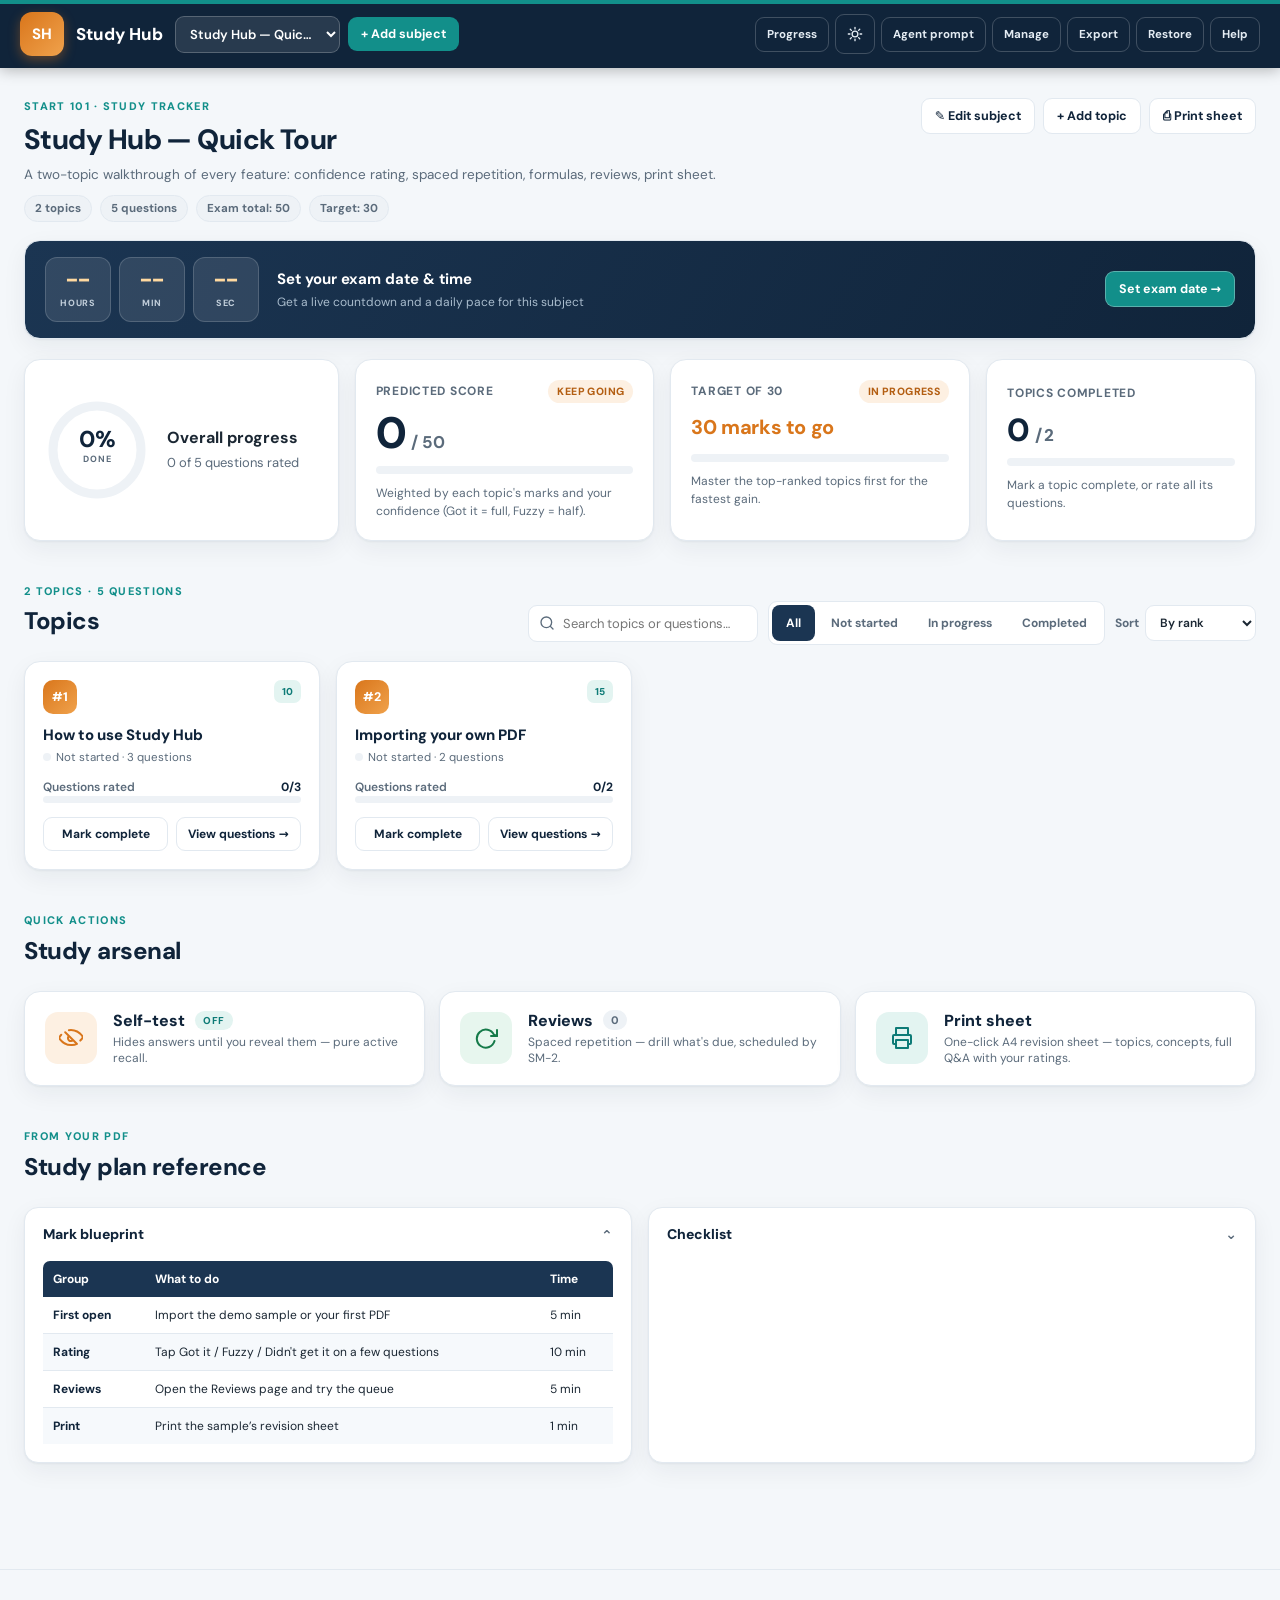
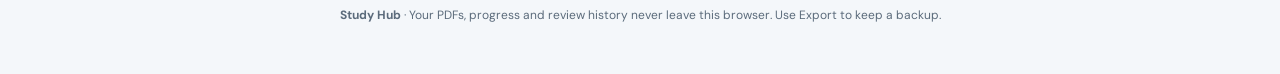
==== index.html @ 873e8f2e "Initial release Offline study tracker: PDF import, progress and score predictor, confidence weightin" ====
<!DOCTYPE html>
<html lang="en" data-theme="light">
<head>
  <meta charset="UTF-8" />
  <meta name="viewport" content="width=device-width, initial-scale=1.0" />
  <meta name="theme-color" content="#10243a" />
  <meta name="description" content="Upload a study PDF from any AI agent and track topics, questions and your predicted score. All data stays in your browser." />
  <link rel="icon" type="image/svg+xml" href="data:image/svg+xml,%3Csvg xmlns='http://www.w3.org/2000/svg' viewBox='0 0 64 64'%3E%3Crect width='64' height='64' rx='14' fill='%2310243a'/%3E%3Ctext x='32' y='42' font-family='Arial Black,Arial' font-size='26' font-weight='800' fill='%23f0a24c' text-anchor='middle'%3ESH%3C/text%3E%3C/svg%3E" />
  <title>Study Hub — Progress &amp; Score Tracker</title>
  <link rel="stylesheet" href="fonts.css" />
  <link rel="stylesheet" href="styles.css" />
</head>
<body>
  <a class="skip-link" href="#main">Skip to content</a>

  <header class="topbar">
    <nav class="topbar-inner" aria-label="Study Hub navigation">
      <div class="brand">
        <div class="brand-mark" aria-hidden="true">SH</div>
        <div class="brand-text">
          <h1>Study Hub</h1>
          <p>Upload a study PDF · track progress · predict your score</p>
        </div>
      </div>

      <div class="subject-switch" id="subjectSwitch" role="group" aria-label="Active subject">
        <label for="subjectSelect">Subject</label>
        <select id="subjectSelect" aria-label="Active subject"></select>
        <button class="btn btn-teal" id="addSubjectBtn" type="button">+ Add subject</button>
      </div>

      <div class="topbar-actions">
        <button class="btn btn-ghost" id="progressBtn" type="button" title="Open your score-over-time chart">Progress</button>
        <button class="btn btn-ghost icon-btn-toggle" id="themeBtn" type="button" aria-pressed="false" title="Theme: light — click to change" aria-label="Toggle colour theme">
          <span class="theme-icon" id="themeIcon" aria-hidden="true"></span>
        </button>
        <button class="btn btn-ghost" id="guideBtn" type="button">Agent prompt</button>
        <button class="btn btn-ghost" id="subjectsBtn" type="button">Manage</button>
        <button class="btn btn-ghost" id="exportBtn" type="button">Export</button>
        <button class="btn btn-ghost" id="importBackupBtn" type="button">Restore</button>
        <button class="btn btn-ghost" id="helpBtn" type="button">Help</button>
      </div>
    </nav>
  </header>

  <main id="main" class="container">
    <div id="view"></div>
  </main>

  <footer class="footer">
    <p><strong>Study Hub</strong> · Your PDFs, progress and review history never leave this browser. Use Export to keep a backup.</p>
  </footer>

  <!-- printable revision sheet (populated on demand, only visible in print) -->
  <section class="print-sheet" id="printSheet" aria-hidden="true" aria-label="Printable revision sheet"></section>

  <!-- hidden file inputs, triggered by buttons -->
  <input type="file" id="pdfInput" accept=".pdf,.json,.md,.txt,application/pdf,application/json,text/plain,text/markdown" hidden aria-hidden="true" />
  <input type="file" id="backupInput" accept=".json,application/json" hidden aria-hidden="true" />

  <!-- topic drawer -->
  <div class="drawer-overlay" id="drawerOverlay" hidden aria-hidden="true"></div>
  <aside class="drawer" id="drawer" role="dialog" aria-modal="true" aria-labelledby="drawerTitle" hidden>
    <div class="drawer-head">
      <div class="drawer-head-top">
        <span class="pill pill-teal" id="drawerPart"></span>
        <div class="drawer-head-btns">
          <button class="icon-btn" id="drawerEdit" type="button" title="Edit topic" aria-label="Edit topic">✎</button>
          <button class="icon-btn" id="drawerClose" type="button" aria-label="Close drawer">✕</button>
        </div>
      </div>
      <h2 id="drawerTitle">Topic</h2>
      <div class="drawer-meta" id="drawerMeta"></div>
      <div class="drawer-progress">
        <div class="meter" role="progressbar" aria-label="Topic progress" aria-valuemin="0" aria-valuemax="100" aria-valuenow="0" id="drawerMeterWrap">
          <div class="meter-fill" id="drawerMeter"></div>
        </div>
        <span id="drawerProgressText" class="muted small"></span>
      </div>
      <button class="btn btn-primary btn-block" id="drawerToggle" type="button">Mark topic complete</button>
    </div>
    <div class="drawer-body" id="drawerBody"></div>
  </aside>

  <!-- generic modal -->
  <div class="modal-overlay" id="modalOverlay" hidden aria-hidden="true">
    <div class="modal" id="modal" role="dialog" aria-modal="true" aria-labelledby="modalTitle">
      <button class="icon-btn modal-close" id="modalClose" type="button" aria-label="Close dialog">✕</button>
      <div id="modalContent"></div>
    </div>
  </div>

  <div class="toast" id="toast" role="status" aria-live="polite"></div>

  <script src="prompt.js"></script>
  <script src="sample.js"></script>
  <script src="app.js"></script>
</body>
</html>
---- fonts.css ----
/* Self-hosted fonts (variable, woff2, latin + latin-ext). No network needed. */
@font-face {
  font-family: 'DM Sans';
  font-style: normal;
  font-weight: 100 1000;
  font-display: swap;
  src: url('fonts/dm-sans-latin-ext.woff2') format('woff2');
  unicode-range: U+0100-02BA, U+02BD-02C5, U+02C7-02CC, U+02CE-02D7, U+02DD-02FF, U+0304, U+0308, U+0329, U+1D00-1DBF, U+1E00-1E9F, U+1EF2-1EFF, U+2020, U+20A0-20AB, U+20AD-20C4, U+2113, U+2C60-2C7F, U+A720-A7FF;
}
@font-face {
  font-family: 'DM Sans';
  font-style: normal;
  font-weight: 100 1000;
  font-display: swap;
  src: url('fonts/dm-sans-latin.woff2') format('woff2');
  unicode-range: U+0000-00FF, U+0131, U+0152-0153, U+02BB-02BC, U+02C6, U+02DA, U+02DC, U+0304, U+0308, U+0329, U+2000-206F, U+20AC, U+2122, U+2191, U+2193, U+2212, U+2215, U+FEFF, U+FFFD;
}
@font-face {
  font-family: 'JetBrains Mono';
  font-style: normal;
  font-weight: 100 800;
  font-display: swap;
  src: url('fonts/jetbrains-mono-latin-ext.woff2') format('woff2');
  unicode-range: U+0100-02BA, U+02BD-02C5, U+02C7-02CC, U+02CE-02D7, U+02DD-02FF, U+0304, U+0308, U+0329, U+1D00-1DBF, U+1E00-1E9F, U+1EF2-1EFF, U+2020, U+20A0-20AB, U+20AD-20C4, U+2113, U+2C60-2C7F, U+A720-A7FF;
}
@font-face {
  font-family: 'JetBrains Mono';
  font-style: normal;
  font-weight: 100 800;
  font-display: swap;
  src: url('fonts/jetbrains-mono-latin.woff2') format('woff2');
  unicode-range: U+0000-00FF, U+0131, U+0152-0153, U+02BB-02BC, U+02C6, U+02DA, U+02DC, U+0304, U+0308, U+0329, U+2000-206F, U+20AC, U+2122, U+2191, U+2193, U+2212, U+2215, U+FEFF, U+FFFD;
}
---- styles.css ----
/* ============================================================
   Study Hub — styles (light + dark)
   ============================================================ */
:root {
  --navy: #10243a;
  --navy-2: #1b3552;
  --teal: #128f8a;
  --teal-soft: #e3f4f1;
  --teal-strong: #0e7b77;
  --orange: #d9761b;
  --orange-soft: #fdf0e2;
  --ink: #1b2733;
  --heading: #10243a;
  --muted: #5b6b7b;
  --line: #e2e9f0;
  --bg: #f4f7fa;
  --surface: #ffffff;
  --surface-2: #f6f9fc;
  --surface-3: #eef2f6;
  --card: #ffffff;
  --green: #1f9d63;
  --green-soft: #e7f6ee;
  --green-strong: #157a49;
  --red: #c0392b;
  --red-soft: #fdecea;
  --amber: #b35e12;
  --amber-soft: #fdf0e2;
  --shadow: 0 1px 2px rgba(16,36,58,.05), 0 8px 24px rgba(16,36,58,.06);
  --shadow-lg: -12px 0 40px rgba(16,36,58,.18);
  --radius: 16px;
}

html[data-theme="dark"] {
  --navy: #0b1521;
  --navy-2: #1a2739;
  --teal: #34c6ba;
  --teal-soft: #123a37;
  --teal-strong: #4ad7cd;
  --orange: #f0a24c;
  --orange-soft: #2e2011;
  --ink: #e6edf3;
  --heading: #e6edf3;
  --muted: #93a5b6;
  --line: #2a3542;
  --bg: #0f141b;
  --surface: #171f2a;
  --surface-2: #1d2733;
  --surface-3: #232f3d;
  --card: #171f2a;
  --green: #3ecf8e;
  --green-soft: #10281f;
  --green-strong: #5ce0a6;
  --red: #ff7a6b;
  --red-soft: #2e1512;
  --amber: #f0b46a;
  --amber-soft: #2e2213;
  --shadow: 0 1px 2px rgba(0,0,0,.35), 0 10px 30px rgba(0,0,0,.35);
  --shadow-lg: -12px 0 40px rgba(0,0,0,.55);
}

html[data-theme="amoled"] {
  --navy: #000000;
  --navy-2: #0a0a0a;
  --teal: #2ce0cd;
  --teal-soft: #0c2421;
  --teal-strong: #5ceadf;
  --orange: #ffb454;
  --orange-soft: #241503;
  --ink: #ececec;
  --heading: #ffffff;
  --muted: #8c8c8c;
  --line: #242424;
  --bg: #000000;
  --surface: #0e0e0e;
  --surface-2: #131313;
  --surface-3: #1b1b1b;
  --card: #0e0e0e;
  --green: #39e58c;
  --green-soft: #061c10;
  --green-strong: #6bffab;
  --red: #ff6b5e;
  --red-soft: #260b08;
  --amber: #f5c07f;
  --amber-soft: #241703;
  --shadow: 0 1px 2px rgba(0,0,0,.8), 0 8px 24px rgba(0,0,0,.6);
  --shadow-lg: -12px 0 40px rgba(0,0,0,.8);
}

* { box-sizing: border-box; }
html { scroll-behavior: smooth; }
body {
  margin: 0; font-family: 'DM Sans', system-ui, -apple-system, 'Segoe UI', sans-serif;
  color: var(--ink); background: var(--bg); line-height: 1.5; -webkit-font-smoothing: antialiased;
}
button, input, select, textarea { font-family: inherit; color: inherit; }
button { cursor: pointer; }
img, svg { max-width: 100%; display: block; }

/* skip-to-content link — visible only when focused */
.skip-link { position: absolute; left: -9999px; top: 10px; z-index: 1000; background: var(--teal); color: #fff; padding: 12px 18px; border-radius: 10px; font-weight: 800; font-size: 13px; text-decoration: none; }
.skip-link:focus-visible { left: 12px; outline: 3px solid var(--teal-strong); }

/* inline form error */
.form-error { display: none; margin: 10px 0 0; padding: 10px 12px; border-radius: 10px; background: var(--red-soft); border: 1px solid var(--red); color: var(--red); font-size: 13px; font-weight: 700; line-height: 1.4; }
.form-error.is-show { display: block; }

/* hidden must win over display rules */
.drawer[hidden], .drawer-overlay[hidden], .modal-overlay[hidden], .empty-state[hidden], .toast[hidden] { display: none !important; }

/* ---------- top bar ---------- */
.topbar { position: sticky; top: 0; z-index: 50; background: var(--navy); color: #fff; box-shadow: 0 2px 14px rgba(0,0,0,.28); }
.topbar::before { content:''; position:absolute; top:0; left:0; right:0; height:4px; background: var(--teal); }
.topbar-inner { max-width: 1280px; margin: 0 auto; padding: 12px 20px; display: flex; align-items: center; gap: 12px; flex-wrap: wrap; }
.brand { display: flex; align-items: center; gap: 12px; flex: 0 0 auto; }
.brand-mark {
  width: 44px; height: 44px; border-radius: 12px; display: grid; place-items: center;
  font-weight: 800; font-size: 15px; letter-spacing: .5px; color: #fff;
  background: linear-gradient(135deg, var(--orange), #f0a24c); box-shadow: 0 4px 12px rgba(217,118,27,.4);
}
.brand-text h1 { margin: 0; font-size: 17px; line-height: 1.2; font-weight: 800; color: #ffffff; }
.brand-text p { margin: 2px 0 0; font-size: 11.5px; color: #a9bccd; white-space: nowrap; }
@media (max-width: 1450px) { .brand-text p { display: none; } }
.subject-switch { display: flex; align-items: center; gap: 8px; min-width: 0; flex: 0 1 auto; }
.subject-switch label { display: none; }
.subject-switch select {
  max-width: 165px; min-width: 0; padding: 8px 10px; border-radius: 9px; border: 1px solid rgba(255,255,255,.22);
  background: rgba(255,255,255,.1); color: #ffffff; font-size: 13px; font-weight: 600; outline: none;
  text-overflow: ellipsis; white-space: nowrap; overflow: hidden;
}
.subject-switch select option { color: var(--ink); background: var(--surface); }
.subject-switch .btn { font-size: 12.5px; padding: 8px 12px; white-space: nowrap; }
.topbar-actions { display: flex; gap: 6px; flex-wrap: wrap; align-items: center; margin-left: auto; flex: 0 0 auto; }
.topbar-actions .btn-ghost { font-size: 11.5px; padding: 9px 11px; }
.icon-btn-toggle { width: 40px; height: 40px; padding: 0; border-radius: 9px; flex: 0 0 auto; }
.theme-icon { display: grid; place-items: center; }
.theme-icon svg { width: 18px; height: 18px; stroke: currentColor; fill: none; stroke-width: 2; stroke-linecap: round; stroke-linejoin: round; }
.btn {
  border: 1px solid transparent; border-radius: 9px; padding: 9px 13px; font-size: 12.5px; font-weight: 700;
  background: transparent; color: inherit; transition: .18s ease;
  display: inline-flex; align-items: center; justify-content: center; gap: 6px; white-space: nowrap;
}
.btn-ghost { border-color: rgba(255,255,255,.2); color: #e4ecf3; }
.btn-ghost:hover { background: rgba(255,255,255,.12); }
.btn-ghost.is-on { background: var(--teal); border-color: var(--teal); color: #0b1521; }
.btn-teal { background: var(--teal); color: #fff; }
.btn-teal:hover { background: var(--teal-strong); }
.btn-primary { background: var(--teal); color: #fff; }
.btn-primary:hover { background: var(--teal-strong); }
.btn-outline { border: 1px solid var(--line); background: var(--surface); color: var(--heading); }
.btn-outline:hover { border-color: var(--teal); color: var(--teal-strong); }
.btn-done { background: var(--green-soft); color: var(--green-strong); border-color: #a8dcc4; }
.btn-done:hover { background: #d8f0e2; }
.btn-soft { background: var(--teal-soft); color: var(--teal-strong); }
.btn-soft:hover { background: #ceebe6; }
.btn-danger { background: var(--red-soft); color: var(--red); border-color: #f3c8c3; }
.btn-danger:hover { background: #f9d9d5; }
.btn-block { width: 100%; padding: 12px; font-size: 14px; }
.btn-sm { padding: 9px 13px; font-size: 12px; }

/* ---------- layout ---------- */
.container { max-width: 1280px; margin: 0 auto; padding: 30px 24px 64px; }
section { margin-bottom: 42px; }
.eyebrow { text-transform: uppercase; letter-spacing: .12em; font-size: 11px; font-weight: 800; color: var(--teal); margin: 0 0 4px; }
h2 { font-size: 24px; margin: 0 0 6px; font-weight: 800; letter-spacing: -.02em; color: var(--heading); }
h3 { font-weight: 800; }
.muted { color: var(--muted); }
.small { font-size: 12px; }

/* ---------- welcome / empty ---------- */
.welcome { text-align: center; padding: 60px 20px; max-width: 720px; margin: 0 auto; }
.welcome .mark { width: 72px; height: 72px; margin: 0 auto 18px; border-radius: 20px; display: grid; place-items: center; font-size: 26px; font-weight: 800; color: #fff; background: linear-gradient(135deg, var(--navy-2), #2f5d8a); box-shadow: 0 12px 30px rgba(0,0,0,.4); }
.welcome h2 { font-size: 28px; }
.welcome p { color: var(--muted); font-size: 15px; max-width: 560px; margin: 0 auto 22px; }
.welcome-actions { display: flex; gap: 10px; justify-content: center; flex-wrap: wrap; }

/* ---------- subject header ---------- */
.subject-head { display: flex; align-items: flex-start; justify-content: space-between; gap: 16px; flex-wrap: wrap; margin-bottom: 18px; }
.subject-head h2 { font-size: 28px; margin-bottom: 4px; }
.subject-head .sub { color: var(--muted); font-size: 13.5px; }
.subject-head .head-actions { display: flex; gap: 8px; flex-wrap: wrap; }
.chip-row { display: flex; gap: 8px; flex-wrap: wrap; margin-top: 10px; }
.chip { background: var(--surface-3); border: 1px solid var(--line); border-radius: 999px; padding: 4px 10px; font-size: 11.5px; font-weight: 700; color: var(--muted); }
.chip-accent { background: var(--teal-soft); border-color: transparent; color: var(--teal-strong); }

/* ---------- countdown (live) ---------- */
.countdown-strip {
  display: flex; align-items: center; justify-content: space-between; gap: 16px; flex-wrap: wrap;
  background: linear-gradient(120deg, var(--navy-2), var(--navy)); border: 1px solid var(--line);
  border-radius: var(--radius); padding: 16px 20px; color: #fff; margin-bottom: 18px; box-shadow: var(--shadow);
}
.countdown-main { display: flex; align-items: center; gap: 18px; min-width: 0; }
.cd-boxes { display: flex; gap: 8px; flex: 0 0 auto; }
.cd-box { min-width: 66px; padding: 10px 10px; text-align: center; border-radius: 12px; background: rgba(255,255,255,.1); border: 1px solid rgba(255,255,255,.16); }
.cd-box strong { display: block; font-family: 'JetBrains Mono', ui-monospace, Consolas, monospace; font-variant-numeric: tabular-nums; font-size: 24px; line-height: 1; font-weight: 700; color: #ffd9a0; }
.cd-box span { display: block; margin-top: 5px; font-size: 9px; text-transform: uppercase; letter-spacing: .07em; color: #c0cdd9; font-weight: 800; }
.countdown-text strong { display: block; font-size: 15px; }
.countdown-text span { display: block; font-size: 12px; color: #a9bccd; margin-top: 2px; }
.countdown-strip.danger .cd-box strong { color: #ff8f7d; }
.countdown-strip .btn { border-color: rgba(255,255,255,.3); color: #fff; }
.countdown-strip .btn:hover { background: rgba(255,255,255,.14); }

/* ---------- quick actions ---------- */
.actions-section { margin-bottom: 42px; }
.action-grid { display: grid; grid-template-columns: repeat(3, 1fr); gap: 14px; margin-top: 6px; }
.action-card {
  display: flex; align-items: center; gap: 16px; text-align: left;
  background: var(--card); border: 1px solid var(--line); border-radius: var(--radius);
  padding: 18px 20px; box-shadow: var(--shadow); color: var(--ink);
  transition: transform .18s ease, border-color .18s ease, box-shadow .18s ease;
}
.action-card:hover { border-color: var(--teal); transform: translateY(-2px); box-shadow: 0 12px 30px rgba(0,0,0,.18); }
.action-card:active { transform: translateY(0); }
.action-card:focus-visible { outline: 3px solid var(--teal); outline-offset: 2px; }
.a-icon { flex: 0 0 auto; width: 52px; height: 52px; border-radius: 13px; display: grid; place-items: center; background: var(--teal-soft); color: var(--teal-strong); }
.action-card[data-accent="orange"] .a-icon { background: var(--amber-soft); color: var(--orange); }
.action-card[data-accent="green"] .a-icon { background: var(--green-soft); color: var(--green-strong); }
.a-icon svg { width: 24px; height: 24px; stroke: currentColor; fill: none; stroke-width: 2; stroke-linecap: round; stroke-linejoin: round; }
.a-body { min-width: 0; }
.a-title { display: flex; align-items: center; gap: 10px; font-size: 16px; font-weight: 800; color: var(--heading); }
.a-sub { display: block; font-size: 12px; color: var(--muted); margin-top: 3px; line-height: 1.4; }
.action-card.is-on { border-color: var(--teal); background: var(--teal-soft); }
.action-card.is-on .a-title { color: var(--teal-strong); }
.badge-mini { min-width: 24px; height: 20px; padding: 0 8px; border-radius: 999px; background: var(--orange); color: #241304; font-size: 11px; font-weight: 800; display: inline-grid; place-items: center; line-height: 1; }
.badge-mini.is-zero { background: var(--surface-3); color: var(--muted); }
.on-chip { font-size: 10px; font-weight: 800; letter-spacing: .06em; text-transform: uppercase; padding: 3px 8px; border-radius: 999px; background: var(--teal-soft); color: var(--teal-strong); }

/* ---------- polish ---------- */
::selection { background: rgba(18,143,138,.28); }
:focus-visible { outline: 3px solid var(--teal); outline-offset: 2px; border-radius: 4px; }
@media (prefers-reduced-motion: reduce) {
  html { scroll-behavior: auto; }
  .drawer { animation: none; }
  .meter-fill, .ring-wrap svg circle { transition: none; }
}
@media (max-width: 1080px) { .dash-grid { grid-template-columns: 1fr 1fr; } .action-grid { grid-template-columns: repeat(3, 1fr); } }
@media (max-width: 820px) {
  .action-grid { grid-template-columns: 1fr; }
  .cd-boxes { width: 100%; }
  .cd-box { flex: 1; }
  .countdown-main { flex-direction: column; align-items: flex-start; gap: 12px; }
}


/* ---------- dashboard ---------- */
.dash-grid { display: grid; grid-template-columns: 1.05fr 1fr 1fr .9fr; gap: 16px; margin-top: 20px; }
.card { background: var(--card); border: 1px solid var(--line); border-radius: var(--radius); padding: 20px; box-shadow: var(--shadow); }
.card-label { font-size: 12px; font-weight: 700; color: var(--muted); text-transform: uppercase; letter-spacing: .06em; }
.ring-card { display: flex; align-items: center; gap: 18px; flex-wrap: wrap; }
.ring-wrap { flex: 0 0 auto; width: 104px; height: 104px; }
.ring-label strong { display: block; font-size: 16px; }
.ring-label span { display: block; margin-top: 3px; font-size: 13px; }
.score-top { display: flex; align-items: center; justify-content: space-between; gap: 8px; }
.pill { display: inline-block; font-size: 10.5px; font-weight: 800; letter-spacing: .04em; text-transform: uppercase; padding: 4px 9px; border-radius: 999px; background: var(--surface-3); color: var(--muted); white-space: nowrap; }
.pill-teal { background: var(--teal-soft); color: var(--teal-strong); }
.pill-green { background: var(--green-soft); color: var(--green-strong); }
.pill-orange { background: var(--amber-soft); color: var(--amber); }
.pill-red { background: var(--red-soft); color: var(--red); }
.score-main { margin: 8px 0 10px; display: flex; align-items: baseline; gap: 6px; }
.score-num { font-size: 44px; font-weight: 800; line-height: 1; letter-spacing: -.04em; color: var(--heading); }
.score-den { font-size: 17px; font-weight: 700; color: var(--muted); }
.meter { height: 8px; border-radius: 99px; background: var(--surface-3); overflow: hidden; }
.meter-fill { height: 100%; width: 0; border-radius: 99px; transition: width .6s cubic-bezier(.2,.8,.2,1); }
.meter-score { background: linear-gradient(90deg, var(--teal), #2bb9a8); }
.meter-goal { background: linear-gradient(90deg, var(--orange), #f0a24c); }
.meter-topics { background: linear-gradient(90deg, var(--navy-2), #3a6a9c); }
.card .muted.small { margin: 10px 0 0; }
.goal-big { font-size: 20px; font-weight: 800; margin: 9px 0 12px; letter-spacing: -.02em; color: var(--orange); }
.stat-num { font-size: 32px; font-weight: 800; margin: 10px 0 12px; letter-spacing: -.03em; line-height: 1; color: var(--heading); }
.stat-num span { font-size: 17px; color: var(--muted); }

/* ---------- controls ---------- */
.section-head { display: flex; align-items: flex-end; justify-content: space-between; gap: 16px; flex-wrap: wrap; margin-bottom: 16px; }
.controls { display: flex; align-items: center; gap: 10px; flex-wrap: wrap; }
.search-wrap { position: relative; }
.search-wrap svg { position: absolute; left: 11px; top: 50%; transform: translateY(-50%); width: 16px; height: 16px; fill: none; stroke: var(--muted); stroke-width: 2; stroke-linecap: round; }
.search-wrap input { width: 230px; padding: 9px 12px 9px 34px; border: 1px solid var(--line); border-radius: 9px; background: var(--surface); font-size: 13px; outline: none; color: var(--ink); }
.search-wrap input:focus { border-color: var(--teal); box-shadow: 0 0 0 3px rgba(18,143,138,.12); }
.filter-tabs { display: flex; background: var(--surface); border: 1px solid var(--line); border-radius: 9px; padding: 3px; gap: 2px; }
.tab { border: 0; background: transparent; padding: 10px 14px; border-radius: 8px; font-size: 12px; font-weight: 700; color: var(--muted); min-height: 36px; }
.tab:hover { background: var(--bg); }
.tab.active { background: var(--navy-2); color: #fff; }
.sort-wrap { font-size: 12px; font-weight: 700; color: var(--muted); display: flex; align-items: center; gap: 6px; }
.sort-wrap select { padding: 8px 10px; border: 1px solid var(--line); border-radius: 9px; background: var(--surface); font-size: 12px; font-weight: 600; color: var(--ink); outline: none; }

/* ---------- topic cards ---------- */
.topic-grid { display: grid; grid-template-columns: repeat(auto-fill, minmax(min(280px, 100%), 1fr)); gap: 16px; }
.topic-card { background: var(--card); border: 1px solid var(--line); border-radius: var(--radius); padding: 18px; box-shadow: var(--shadow); position: relative; display: flex; flex-direction: column; gap: 12px; transition: transform .18s ease, box-shadow .18s ease, border-color .18s ease; cursor: pointer; }
.topic-card:hover { transform: translateY(-3px); box-shadow: 0 12px 30px rgba(0,0,0,.18); border-color: var(--teal); }
.topic-card.is-done { border-color: #a8dcc4; background: var(--surface, linear-gradient(180deg, #fbfffc, transparent)); }
.topic-card-top { display: flex; align-items: flex-start; justify-content: space-between; gap: 10px; }
.rank-badge { min-width: 34px; height: 34px; padding: 0 6px; border-radius: 10px; display: grid; place-items: center; font-weight: 800; font-size: 12.5px; background: var(--navy-2); color: #fff; }
.rank-badge.top { background: linear-gradient(135deg, var(--orange), #f0a24c); }
.topic-card h3 { margin: 0; font-size: 15px; font-weight: 800; line-height: 1.3; color: var(--heading); }
.topic-sub { font-size: 11.5px; color: var(--muted); margin-top: 3px; }
.marks-badge { background: var(--teal-soft); color: var(--teal-strong); font-size: 10px; font-weight: 800; padding: 4px 8px; border-radius: 7px; white-space: nowrap; }
.marks-group { display: flex; flex-direction: column; align-items: flex-end; gap: 6px; }
.every-badge {
  display: inline-flex; align-items: center; gap: 4px;
  background: var(--orange); color: #1b1004;
  font-size: 9.5px; font-weight: 800; letter-spacing: .07em; text-transform: uppercase;
  padding: 3px 8px; border-radius: 999px; white-space: nowrap;
  box-shadow: 0 2px 8px rgba(217,118,27,.4);
}
.every-badge svg { width: 10px; height: 10px; fill: #1b1004; }
.pill-every { background: var(--amber-soft); color: var(--amber); border-color: var(--amber); }
.topic-progress-row { display: flex; align-items: center; justify-content: space-between; font-size: 12px; font-weight: 600; color: var(--muted); }
.topic-progress-row strong { color: var(--heading); }
.topic-card .meter { height: 7px; }
.topic-card-actions { display: flex; gap: 8px; margin-top: 2px; }
.topic-card-actions .btn { flex: 1; font-size: 12px; padding: 8px; }
.status-dot { width: 8px; height: 8px; border-radius: 50%; display: inline-block; margin-right: 5px; background: var(--surface-3); }
.status-dot.progress { background: var(--orange); }
.status-dot.done { background: var(--green); }
.empty-state { text-align: center; padding: 54px 20px; }
.empty-icon { width: 48px; height: 48px; margin: 0 auto 12px; display: grid; place-items: center; border-radius: 50%; background: var(--teal-soft); color: var(--teal); font-size: 22px; font-weight: 800; }
.empty-state h3 { margin: 0 0 4px; }

/* ---------- plan panels ---------- */
.plan-grid { display: grid; grid-template-columns: 1fr 1fr; gap: 16px; }
.panel { background: var(--card); border: 1px solid var(--line); border-radius: 14px; box-shadow: var(--shadow); overflow: hidden; }
.panel summary { padding: 16px 18px; font-weight: 800; font-size: 14px; display: flex; justify-content: space-between; align-items: center; cursor: pointer; list-style: none; user-select: none; color: var(--heading); }
.panel summary::-webkit-details-marker { display: none; }
.panel summary:hover { background: var(--surface-2); }
.chev { color: var(--muted); transition: transform .2s; }
.panel[open] .chev { transform: rotate(180deg); }
.panel-body { padding: 0 18px 18px; }
.table-wrap { overflow-x: auto; }
table.plan-table { width: 100%; border-collapse: collapse; font-size: 12px; }
.plan-table th { text-align: left; background: var(--navy-2); color: #fff; padding: 9px 10px; font-weight: 700; white-space: nowrap; }
.plan-table th:first-child { border-radius: 7px 0 0 0; }
.plan-table th:last-child { border-radius: 0 7px 0 0; }
.plan-table td { padding: 9px 10px; border-bottom: 1px solid var(--line); vertical-align: top; }
.plan-table tr:last-child td { border-bottom: 0; }
.plan-table tr:nth-child(even) td { background: var(--surface-2); }
.plan-table td:first-child { font-weight: 700; color: var(--heading); white-space: nowrap; }
.checklist { margin: 0; padding: 0; list-style: none; display: grid; gap: 10px; }
.checklist li { position: relative; padding-left: 28px; font-size: 13px; color: var(--ink); }
.checklist li::before { content: '✓'; position: absolute; left: 0; top: 0; width: 19px; height: 19px; border-radius: 50%; background: var(--teal-soft); color: var(--teal-strong); display: grid; place-items: center; font-size: 11px; font-weight: 800; }

/* ---------- drawer ---------- */
.drawer-overlay { position: fixed; inset: 0; background: rgba(9,18,27,.55); z-index: 90; backdrop-filter: blur(2px); }
.drawer { position: fixed; top: 0; right: 0; bottom: 0; width: min(700px, 100%); background: var(--bg); z-index: 100; box-shadow: var(--shadow-lg); display: flex; flex-direction: column; animation: slideIn .28s cubic-bezier(.2,.8,.2,1); }
@keyframes slideIn { from { transform: translateX(100%); } to { transform: translateX(0); } }
.drawer-head { background: var(--navy); color: #fff; padding: 20px 24px 22px; flex: 0 0 auto; }
.drawer-head-top { display: flex; justify-content: space-between; align-items: center; gap: 8px; }
.drawer-head-btns { display: flex; gap: 6px; }
.drawer-head h2 { color: #fff; font-size: 22px; margin: 12px 0 6px; }
.icon-btn { width: 38px; height: 38px; border-radius: 9px; border: 1px solid rgba(255,255,255,.2); background: rgba(255,255,255,.08); color: #fff; font-size: 15px; display: grid; place-items: center; }
.icon-btn:hover { background: rgba(255,255,255,.2); }
.drawer-meta { display: flex; flex-wrap: wrap; gap: 8px; font-size: 12px; color: #c6d9ea; }
.drawer-meta span { background: rgba(255,255,255,.1); padding: 4px 9px; border-radius: 7px; }
.drawer-progress { margin: 16px 0 14px; }
.drawer-progress .meter { background: rgba(255,255,255,.16); }
.drawer-progress .muted { color: #a9c1d8; font-size: 11px; display: block; margin-top: 6px; }
.drawer-body { overflow-y: auto; padding: 22px 24px 60px; }
.drawer-section { margin-bottom: 26px; }
.drawer-section > h3 { font-size: 13px; text-transform: uppercase; letter-spacing: .08em; color: var(--teal-strong); margin: 0 0 12px; }
.concept-list { list-style: none; padding: 0; margin: 0; display: grid; gap: 9px; }
.concept-list li { position: relative; padding: 12px 14px 12px 38px; background: var(--surface); border: 1px solid var(--line); border-radius: 11px; font-size: 13.5px; color: var(--ink); }
.concept-list li::before { content: '★'; position: absolute; left: 12px; top: 11px; color: var(--orange); font-size: 13px; }

.formula-head { display: flex; align-items: center; justify-content: space-between; gap: 10px; margin-bottom: 12px; }
.formula-head h3 { margin: 0; }
.formula-actions { display: flex; gap: 6px; }
.formula-list { display: grid; gap: 8px; }
.formula-item { display: flex; align-items: center; gap: 14px; width: 100%; padding: 10px 14px; background: var(--surface-2); border: 1px solid var(--line); border-radius: 12px; cursor: pointer; text-align: left; transition: all .18s; }
.formula-item:hover { border-color: var(--teal); transform: translateY(-1px); }
.formula-item:focus-visible { outline: 3px solid var(--teal); outline-offset: 2px; }
.formula-veil { flex: 0 0 auto; font-size: 10px; font-weight: 800; text-transform: uppercase; letter-spacing: .05em; color: var(--amber); transition: .2s; }
.formula-math { flex: 1; min-width: 0; overflow-x: auto; font-size: 13px; color: var(--ink); transition: filter .2s, opacity .2s; }
.formula-item.formula-hidden .formula-math { opacity: 0; filter: blur(8px); }
.formula-item.formula-hidden .formula-veil { color: var(--orange); }
.katex { font-size: 1.02em; }

/* ---------- progress page ---------- */
.progress-grid { display: grid; grid-template-columns: 1fr 300px; gap: 16px; }
@media (max-width: 1080px) { .progress-grid { grid-template-columns: 1fr; } }
.progress-hero { display: flex; flex-direction: column; gap: 14px; }
.progress-big { display: flex; align-items: baseline; gap: 8px; }
.score-chart { width: 100%; height: auto; display: block; border-radius: 12px; background: var(--surface-2); border: 1px solid var(--line); padding: 4px; }
.chart-foot { margin: 0; }
.chart-empty { display: flex; flex-direction: column; align-items: center; justify-content: center; min-height: 180px; border: 1px dashed var(--line); border-radius: 12px; gap: 8px; text-align: center; padding: 24px; }
.chart-empty strong { color: var(--heading); font-size: 16px; }
.chart-empty span { color: var(--muted); font-size: 13px; max-width: 420px; }
.progress-rail { display: grid; gap: 14px; align-content: start; }
.progress-rail .stat-card { display: flex; flex-direction: column; gap: 6px; justify-content: center; }

.q-item { background: var(--surface); border: 1px solid var(--line); border-radius: 12px; margin-bottom: 10px; overflow: hidden; transition: border-color .2s; }
.q-item.conf-know { border-left: 4px solid var(--green); }
.q-item.conf-fuzzy { border-left: 4px solid var(--orange); }
.q-item.conf-dontknow { border-left: 4px solid var(--red); }
.q-head { display: flex; align-items: flex-start; gap: 10px; padding: 14px; cursor: pointer; }
.q-check { width: 26px; height: 26px; flex: 0 0 auto; border: 2px solid var(--line); border-radius: 7px; display: grid; place-items: center; font-size: 14px; color: var(--surface); margin-top: 1px; transition: .15s; min-height: 26px; }
.q-item.conf-know .q-check { background: var(--green); border-color: var(--green); }
.q-item.conf-fuzzy .q-check { background: var(--orange); border-color: var(--orange); }
.q-item.conf-dontknow .q-check { background: var(--red); border-color: var(--red); }
.q-qtext { flex: 1; font-size: 13.5px; font-weight: 600; line-height: 1.45; color: var(--ink); }
.q-item.conf-know .q-qtext { color: var(--muted); }
.q-body { display: none; padding: 0 14px 16px 46px; }
.q-item.open .q-body { display: block; }
.q-toggle-hint { color: var(--muted); font-size: 11px; margin-top: 5px; font-weight: 500; }
.q-head-right { display: flex; flex-direction: column; align-items: flex-end; gap: 6px; }
.q-edit-btn { border: 1px solid var(--line); background: var(--surface-2); color: var(--muted); border-radius: 9px; font-size: 12px; font-weight: 700; padding: 7px 10px; min-height: 34px; }
.q-edit-btn:hover { color: var(--teal); border-color: var(--teal); }
.pill-mini { font-size: 10px; font-weight: 800; padding: 3px 8px; border-radius: 999px; background: var(--surface-3); color: var(--muted); white-space: nowrap; }
.q-item.conf-know .pill-mini { background: var(--green-soft); color: var(--green-strong); }
.q-item.conf-fuzzy .pill-mini { background: var(--amber-soft); color: var(--amber); }
.q-item.conf-dontknow .pill-mini { background: var(--red-soft); color: var(--red); }
.due-chip { font-size: 10px; font-weight: 800; padding: 2px 7px; border-radius: 6px; background: var(--amber-soft); color: var(--amber); white-space: nowrap; }

/* rate buttons (confidence) */
.rate-row { display: flex; gap: 8px; flex-wrap: wrap; margin: 10px 0 2px; }
.rate-btn { border: 1px solid var(--line); background: var(--surface-2); color: var(--muted); border-radius: 999px; padding: 8px 14px; font-size: 11.5px; font-weight: 700; transition: .15s; min-height: 34px; }
.rate-btn:hover { border-color: var(--teal); color: var(--teal-strong); }
.rate-btn.is-know.active { background: var(--green-soft); border-color: var(--green); color: var(--green-strong); }
.rate-btn.is-fuzzy.active { background: var(--amber-soft); border-color: var(--amber); color: var(--amber); }
.rate-btn.is-dontknow.active { background: var(--red-soft); border-color: var(--red); color: var(--red); }

/* rendered content blocks */
.blk-p { font-size: 13.5px; margin: 0 0 10px; color: var(--ink); }
.blk-b { position: relative; padding-left: 18px; font-size: 13.5px; margin: 0 0 8px; color: var(--ink); }
.blk-b::before { content: '•'; position: absolute; left: 4px; color: var(--teal); font-weight: 800; }
.blk-h { font-size: 12.5px; font-weight: 800; color: var(--heading); text-transform: uppercase; letter-spacing: .04em; margin: 16px 0 8px; padding-bottom: 5px; border-bottom: 1px solid var(--line); }
.blk-code { font-family: 'JetBrains Mono', ui-monospace, Consolas, monospace; font-size: 12px; line-height: 1.6; white-space: pre; overflow-x: auto; background: #0f1e2e; color: #d7e6f2; padding: 14px; border-radius: 10px; margin: 8px 0 12px; border-left: 3px solid var(--teal); }
.steps { margin: 6px 0 12px; padding-left: 22px; }
.steps li { font-size: 13.5px; margin-bottom: 6px; color: var(--ink); }
.bulk-row { display: flex; gap: 8px; margin-bottom: 14px; flex-wrap: wrap; }
.bulk-row .btn { flex: 1; font-size: 12px; padding: 8px; }

/* self-test mode */
.self-test-banner { background: var(--orange-soft); color: var(--amber); border: 1px solid rgba(217,118,27,.35); border-radius: 12px; padding: 10px 14px; font-size: 12.5px; margin-bottom: 14px; display: flex; align-items: center; gap: 10px; font-weight: 600; }
.self-test-banner strong { white-space: nowrap; }
.self-test-banner button { margin-left: auto; font-size: 11.5px; padding: 5px 10px; border-radius: 8px; border: 1px solid rgba(0,0,0,.12); background: var(--surface); }
html[data-theme="dark"] .self-test-banner button { background: rgba(255,255,255,.08); color: var(--ink); border-color: var(--line); }

/* review queue modal */
.review-list { display: grid; gap: 10px; max-height: 420px; overflow-y: auto; margin: 12px 0 4px; }
.review-item { display: flex; align-items: center; gap: 12px; background: var(--surface-2); border: 1px solid var(--line); border-radius: 12px; padding: 12px 14px; cursor: pointer; text-align: left; transition: .15s; }
.review-item:hover { border-color: var(--teal); transform: translateY(-1px); }
.review-item .ri-main { flex: 1; min-width: 0; }
.review-item .ri-topic { font-size: 11px; font-weight: 800; text-transform: uppercase; letter-spacing: .06em; color: var(--teal-strong); }
.review-item .ri-q { font-size: 13px; font-weight: 600; margin-top: 2px; color: var(--ink); }
.review-item .ri-due { font-size: 10.5px; font-weight: 800; color: var(--muted); white-space: nowrap; }
.review-item .ri-due.due-now { color: var(--red); }
.review-empty { text-align: center; padding: 30px; }

/* ---------- modal ---------- */
.modal-overlay { position: fixed; inset: 0; background: rgba(9,18,27,.6); z-index: 120; display: grid; place-items: center; padding: 20px; backdrop-filter: blur(2px); }
.modal { position: relative; width: min(560px, 100%); max-height: calc(100vh - 40px); overflow-y: auto; background: var(--surface); border: 1px solid var(--line); border-radius: 18px; padding: 28px; box-shadow: 0 24px 60px rgba(0,0,0,.35); color: var(--ink); }
.modal.wide { width: min(860px, 100%); }
.modal h2 { margin-bottom: 8px; font-size: 22px; color: var(--heading); }
.modal h3 { font-size: 15px; margin: 20px 0 8px; color: var(--heading); }
.modal-close { position: absolute; top: 16px; right: 16px; background: var(--surface-2); color: var(--ink); border-color: var(--line); }
.modal p, .modal li { font-size: 13.5px; }
.modal ul { padding-left: 20px; margin: 8px 0; }
.modal li { margin-bottom: 6px; }
.modal-actions { display: flex; gap: 8px; justify-content: flex-end; flex-wrap: wrap; margin-top: 20px; }
.modal-actions .btn { min-width: 96px; }

/* forms */
.form-grid { display: grid; grid-template-columns: 1fr 1fr; gap: 12px; }
.form-grid .full { grid-column: 1 / -1; }
.field { display: flex; flex-direction: column; gap: 5px; }
.field label { font-size: 12px; font-weight: 700; color: var(--muted); }
.field input, .field select, .field textarea {
  width: 100%; padding: 9px 11px; border: 1px solid var(--line); border-radius: 9px;
  font-size: 13px; background: var(--surface-2); color: var(--ink); outline: none;
}
.field textarea { resize: vertical; min-height: 74px; line-height: 1.5; }
.field input:focus, .field textarea:focus, .field select:focus { border-color: var(--teal); box-shadow: 0 0 0 3px rgba(18,143,138,.12); }
.field .hint { font-size: 11px; color: var(--muted); }

/* ---------- import wizard ---------- */
.wizard-steps { display: flex; gap: 8px; margin: 14px 0 18px; flex-wrap: wrap; }
.wstep { display: flex; align-items: center; gap: 7px; font-size: 11.5px; font-weight: 700; color: var(--muted); }
.wstep i { width: 20px; height: 20px; border-radius: 50%; display: grid; place-items: center; font-style: normal; font-size: 11px; background: var(--surface-3); color: var(--muted); }
.wstep.active { color: var(--teal-strong); }
.wstep.active i { background: var(--teal); color: #fff; }
.wstep.done i { background: var(--green-soft); color: var(--green-strong); }
.prompt-box { background: #0f1e2e; color: #d7e6f2; border-radius: 12px; padding: 14px; font-family: 'JetBrains Mono', monospace; font-size: 11.5px; line-height: 1.55; white-space: pre-wrap; max-height: 320px; overflow: auto; border-left: 3px solid var(--teal); }
.attach-list { margin: 10px 0 0; padding-left: 20px; }
.attach-list li { font-size: 12.5px; color: var(--ink); margin-bottom: 4px; }
.copy-row { display: flex; gap: 8px; margin-top: 10px; flex-wrap: wrap; }
.dropzone { border: 2px dashed var(--line); border-radius: 14px; padding: 30px 16px; text-align: center; background: var(--surface-2); transition: .15s; cursor: pointer; }
.dropzone:hover, .dropzone.drag { border-color: var(--teal); background: var(--teal-soft); }
.dropzone .dz-icon { font-size: 30px; }
.dropzone strong { display: block; margin: 6px 0 2px; font-size: 14px; color: var(--heading); }
.dropzone span { font-size: 12px; color: var(--muted); }
.file-info { display: flex; align-items: center; gap: 10px; background: var(--teal-soft); border: 1px solid var(--line); border-radius: 10px; padding: 10px 12px; margin-top: 10px; font-size: 12.5px; color: var(--ink); }
.banner { border-radius: 10px; padding: 11px 13px; font-size: 12.5px; margin: 10px 0; }
.banner-info { background: var(--surface-2); border: 1px solid var(--line); color: var(--ink); }
.banner-warn { background: var(--amber-soft); border: 1px solid var(--amber); color: var(--amber); }
.banner-ok { background: var(--green-soft); border: 1px solid var(--green); color: var(--green-strong); }
.banner-error { background: var(--red-soft); border: 1px solid var(--red); color: var(--red); }
.preview-stat { display: flex; gap: 10px; flex-wrap: wrap; margin: 12px 0; }
.preview-stat div { background: var(--surface-2); border: 1px solid var(--line); border-radius: 10px; padding: 10px 14px; min-width: 90px; }
.preview-stat b { display: block; font-size: 20px; color: var(--heading); }
.preview-stat span { font-size: 11px; color: var(--muted); text-transform: uppercase; letter-spacing: .05em; font-weight: 700; }

/* subject manager */
.subject-list { display: grid; gap: 10px; margin-top: 12px; }
.subject-item { display: flex; align-items: center; gap: 12px; border: 1px solid var(--line); border-radius: 12px; padding: 12px 14px; background: var(--surface-2); }
.subject-item.active { border-color: var(--teal); background: linear-gradient(180deg, var(--teal-soft), transparent); }
.subject-item .si-main { flex: 1; min-width: 0; }
.subject-item .si-main strong { display: block; font-size: 14px; color: var(--heading); }
.subject-item .si-main span { font-size: 11.5px; color: var(--muted); }
.subject-item .si-actions { display: flex; gap: 6px; }

/* toast */
.toast { position: fixed; bottom: 24px; left: 50%; transform: translate(-50%, 20px); background: var(--navy); color: #fff; padding: 11px 18px; border-radius: 10px; font-size: 13px; font-weight: 600; box-shadow: 0 10px 30px rgba(0,0,0,.3); opacity: 0; pointer-events: none; transition: .25s ease; z-index: 200; max-width: 90vw; }
.toast.show { opacity: 1; transform: translate(-50%, 0); }

.footer { text-align: center; padding: 24px 20px 38px; color: var(--muted); font-size: 12px; border-top: 1px solid var(--line); }

/* ---------- print (revision sheet) ---------- */
.print-sheet { display: none; }
.print-formulas { margin: 4px 0 10px; }
.print-formula { background: #f7f7f7; border: 1px solid #e0e0e0; border-left: 3px solid #128f8a; border-radius: 6px; padding: 6px 10px; margin: 4px 0; font-size: 12px; break-inside: avoid; }
.print-formula .katex { font-size: 1.05em; }

@media print {
  @page { size: A4; margin: 16mm 14mm; }
  html, body { background: #ffffff !important; color: #111 !important; }
  body > *:not(.print-sheet) { display: none !important; }
  .print-sheet { display: block !important; }
  .print-sheet h1 { font-size: 22px; margin: 0 0 4px; }
  .print-sheet .print-sub { color: #555; font-size: 12px; margin-bottom: 18px; }
  .print-topic { break-inside: avoid; margin-bottom: 16px; }
  .print-topic h2 { font-size: 16px; margin: 18px 0 8px; border-bottom: 2px solid #128f8a; padding-bottom: 6px; }
  .print-q { break-inside: avoid; border: 1px solid #ddd; border-left: 4px solid #128f8a; border-radius: 8px; padding: 10px 12px; margin: 8px 0; }
  .print-q .pq-meta { color: #555; font-size: 11px; font-weight: 700; text-transform: uppercase; }
  .print-q .pq-q { font-weight: 700; margin: 4px 0 8px; }
  .print-q .blk-code { background: #f5f5f5 !important; color: #111 !important; border: 1px solid #ddd; }
  .print-q .blk-h { color: #111; }
  .print-foot { margin-top: 20px; font-size: 10px; color: #777; border-top: 1px solid #ddd; padding-top: 8px; }
}

/* ---------- responsive ---------- */
@media (max-width: 1080px) { .dash-grid { grid-template-columns: 1fr 1fr; } }
@media (max-width: 820px) {
  .topbar-inner { padding: 12px 16px; }
  .subject-switch { order: 3; width: 100%; margin-left: 0; }
  .topbar-actions { order: 2; margin-left: auto; }
  .subject-switch select { flex: 1; max-width: none; }
}
@media (max-width: 700px) {
  .container { padding: 22px 16px 48px; }
  .brand-text p { display: none; }
  .btn-ghost { padding: 8px 10px; font-size: 11px; }
  .dash-grid { grid-template-columns: 1fr; }
  .plan-grid { grid-template-columns: 1fr; }
  .form-grid { grid-template-columns: 1fr; }
  .controls { width: 100%; }
  .search-wrap, .search-wrap input { width: 100%; }
  .drawer-head, .drawer-body { padding-left: 18px; padding-right: 18px; }
  .q-body { padding-left: 14px; }
  .subject-head h2 { font-size: 22px; }
}
@media (max-width: 460px) {
  .topbar-actions .btn-ghost:not(#helpBtn):not(#themeBtn) { display: none; }
  .filter-tabs { width: 100%; overflow-x: auto; }
}
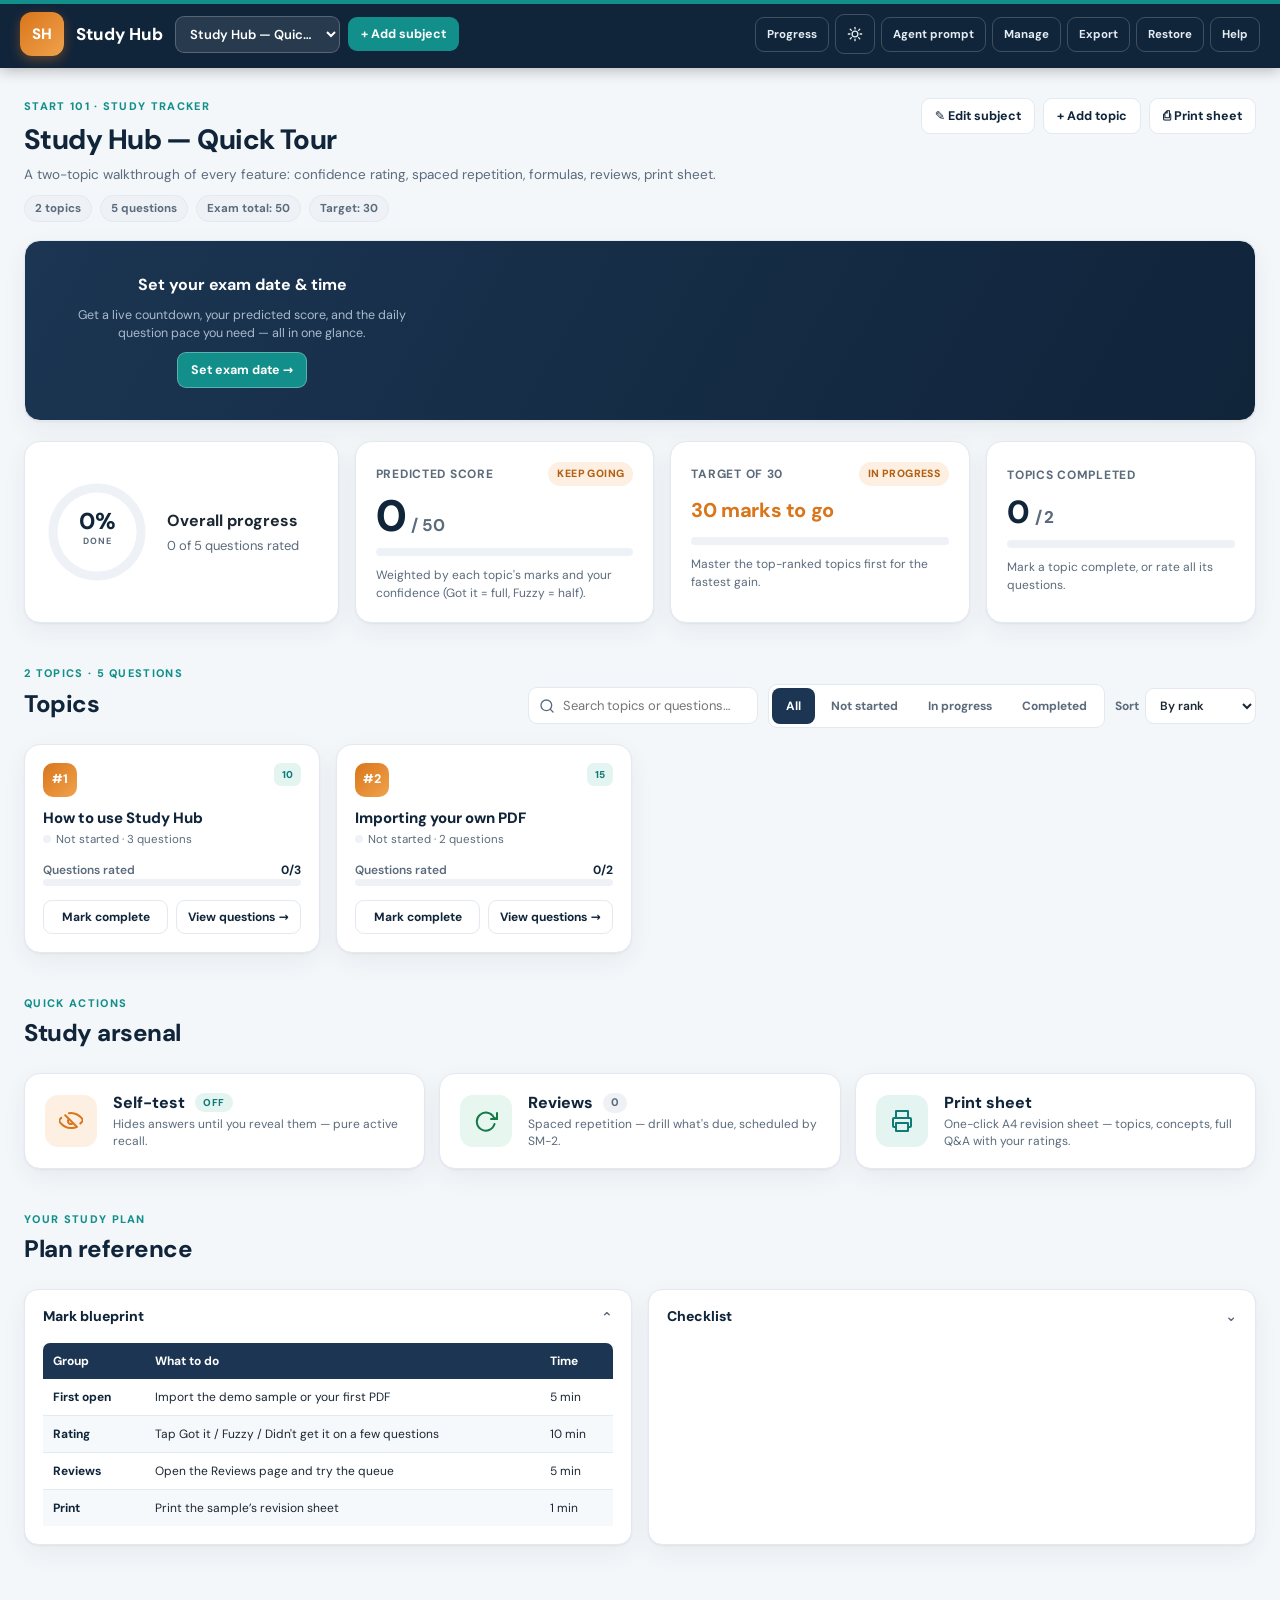
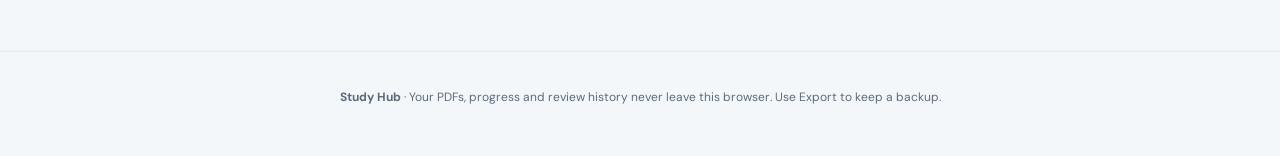
==== commit ec1a2783: "PWA: installable offline app (manifest + precaching service worker + install chip) - manifest.webman" ====
--- a/index.html
+++ b/index.html
@@ -5,6 +5,8 @@
   <meta name="viewport" content="width=device-width, initial-scale=1.0" />
   <meta name="theme-color" content="#10243a" />
   <meta name="description" content="Upload a study PDF from any AI agent and track topics, questions and your predicted score. All data stays in your browser." />
+  <link rel="manifest" href="manifest.webmanifest" />
+  <link rel="apple-touch-icon" href="icons/apple-touch-icon.png" />
   <link rel="icon" type="image/svg+xml" href="data:image/svg+xml,%3Csvg xmlns='http://www.w3.org/2000/svg' viewBox='0 0 64 64'%3E%3Crect width='64' height='64' rx='14' fill='%2310243a'/%3E%3Ctext x='32' y='42' font-family='Arial Black,Arial' font-size='26' font-weight='800' fill='%23f0a24c' text-anchor='middle'%3ESH%3C/text%3E%3C/svg%3E" />
   <title>Study Hub — Progress &amp; Score Tracker</title>
   <link rel="stylesheet" href="fonts.css" />
@@ -95,5 +97,59 @@
   <script src="prompt.js"></script>
   <script src="sample.js"></script>
   <script src="app.js"></script>
+  <script>
+    (function () {
+      if (!('serviceWorker' in navigator)) return;
+      navigator.serviceWorker.register('./sw.js', { scope: './' }).catch(() => {});
+
+      var installPrompt = null;
+      var dismissed = false;
+      try { dismissed = !!localStorage.getItem('study-hub-install-dismissed'); } catch (e) {}
+
+      function ensureChip() {
+        if (dismissed || !installPrompt) return;
+        if (document.getElementById('installChip')) return;
+        var chip = document.createElement('div');
+        chip.id = 'installChip';
+        chip.className = 'install-chip';
+        chip.setAttribute('role', 'region');
+        chip.setAttribute('aria-label', 'Install Study Hub');
+        chip.innerHTML = '<span class="install-label">⚡ Install app</span><button type="button" id="installAccept">Install</button><button type="button" class="install-dismiss" id="installDismiss" aria-label="Dismiss">✕</button>';
+        document.body.appendChild(chip);
+        document.getElementById('installAccept').addEventListener('click', async function () {
+          if (!installPrompt) return;
+          installPrompt.prompt();
+          try {
+            var outcome = await installPrompt.userChoice;
+            if (outcome && outcome.outcome) {
+              chip.remove();
+              installPrompt = null;
+            }
+          } catch (e) {}
+        });
+        document.getElementById('installDismiss').addEventListener('click', function () {
+          try { localStorage.setItem('study-hub-install-dismissed', '1'); } catch (e) {}
+          chip.remove();
+        });
+      }
+
+      window.addEventListener('beforeinstallprompt', function (e) {
+        e.preventDefault();
+        installPrompt = e;
+        if (document.readyState === 'complete' || document.readyState === 'interactive') {
+          ensureChip();
+        } else {
+          window.addEventListener('load', ensureChip, { once: true });
+        }
+      });
+
+      // Hide chip when app is successfully installed
+      window.addEventListener('appinstalled', function () {
+        var chip = document.getElementById('installChip');
+        if (chip) chip.remove();
+        installPrompt = null;
+      });
+    })();
+  </script>
 </body>
 </html>
--- a/styles.css
+++ b/styles.css
@@ -68,13 +68,13 @@
   --orange-soft: #241503;
   --ink: #ececec;
   --heading: #ffffff;
-  --muted: #8c8c8c;
-  --line: #242424;
+  --muted: #8a8a92;
+  --line: #1f1f23;
   --bg: #000000;
-  --surface: #0e0e0e;
-  --surface-2: #131313;
-  --surface-3: #1b1b1b;
-  --card: #0e0e0e;
+  --surface: #0d0d0d;
+  --surface-2: #131316;
+  --surface-3: #1a1a1f;
+  --card: #0d0d0d;
   --green: #39e58c;
   --green-soft: #061c10;
   --green-strong: #6bffab;
@@ -82,8 +82,8 @@
   --red-soft: #260b08;
   --amber: #f5c07f;
   --amber-soft: #241703;
-  --shadow: 0 1px 2px rgba(0,0,0,.8), 0 8px 24px rgba(0,0,0,.6);
-  --shadow-lg: -12px 0 40px rgba(0,0,0,.8);
+  --shadow: 0 0 0 1px rgba(31,31,35,.9), 0 1px 2px rgba(0,0,0,.8);
+  --shadow-lg: 0 0 0 1px rgba(31,31,35,.9);
 }
 
 * { box-sizing: border-box; }
@@ -182,22 +182,40 @@
 .chip { background: var(--surface-3); border: 1px solid var(--line); border-radius: 999px; padding: 4px 10px; font-size: 11.5px; font-weight: 700; color: var(--muted); }
 .chip-accent { background: var(--teal-soft); border-color: transparent; color: var(--teal-strong); }
 
-/* ---------- countdown (live) ---------- */
-.countdown-strip {
-  display: flex; align-items: center; justify-content: space-between; gap: 16px; flex-wrap: wrap;
-  background: linear-gradient(120deg, var(--navy-2), var(--navy)); border: 1px solid var(--line);
-  border-radius: var(--radius); padding: 16px 20px; color: #fff; margin-bottom: 18px; box-shadow: var(--shadow);
-}
-.countdown-main { display: flex; align-items: center; gap: 18px; min-width: 0; }
-.cd-boxes { display: flex; gap: 8px; flex: 0 0 auto; }
-.cd-box { min-width: 66px; padding: 10px 10px; text-align: center; border-radius: 12px; background: rgba(255,255,255,.1); border: 1px solid rgba(255,255,255,.16); }
-.cd-box strong { display: block; font-family: 'JetBrains Mono', ui-monospace, Consolas, monospace; font-variant-numeric: tabular-nums; font-size: 24px; line-height: 1; font-weight: 700; color: #ffd9a0; }
-.cd-box span { display: block; margin-top: 5px; font-size: 9px; text-transform: uppercase; letter-spacing: .07em; color: #c0cdd9; font-weight: 800; }
-.countdown-text strong { display: block; font-size: 15px; }
-.countdown-text span { display: block; font-size: 12px; color: #a9bccd; margin-top: 2px; }
-.countdown-strip.danger .cd-box strong { color: #ff8f7d; }
-.countdown-strip .btn { border-color: rgba(255,255,255,.3); color: #fff; }
-.countdown-strip .btn:hover { background: rgba(255,255,255,.14); }
+/* ---------- summary strip (exam countdown · predicted score · daily pace) ---------- */
+.summary-strip {
+  display: grid; grid-template-columns: 1.15fr 1.15fr 1.15fr; align-items: stretch;
+  background: linear-gradient(120deg, var(--navy-2), var(--navy));
+  border: 1px solid var(--line);
+  border-radius: var(--radius); padding: 14px 18px; color: #fff;
+  margin-bottom: 18px; box-shadow: var(--shadow); overflow: hidden;
+}
+.summary-cell { display: flex; flex-direction: column; gap: 8px; min-width: 0; padding: 2px 18px; border-left: 1px solid rgba(255,255,255,.14); }
+.summary-cell:first-child { padding-left: 4px; border-left: 0; }
+.summary-cell:last-child { padding-right: 4px; }
+.summary-label { font-size: 10.5px; font-weight: 800; text-transform: uppercase; letter-spacing: .09em; color: #9fc2d8; }
+.summary-peer { display: flex; align-items: baseline; gap: 8px; line-height: 1; }
+.summary-peer strong { font-family: 'JetBrains Mono', ui-monospace, Consolas, monospace; font-variant-numeric: tabular-nums; font-size: 34px; font-weight: 700; color: #ffd9a0; }
+.summary-peer .summary-den { font-size: 15px; font-weight: 700; color: #a9bccd; }
+.summary-sub { font-size: 11.5px; color: #c0cdd9; line-height: 1.4; }
+.summary-meter { height: 6px; border-radius: 99px; background: rgba(255,255,255,.16); overflow: hidden; margin-top: 2px; }
+.summary-fill { height: 100%; border-radius: 99px; background: linear-gradient(90deg, #2bb9a8, #128f8a); transition: width .5s cubic-bezier(.2,.8,.2,1); }
+.summary-strip.danger .summary-peer strong { color: #ff8f7d; }
+.summary-strip.archived .summary-peer strong { color: #9fc2d8; }
+.summary-strip[role="region"][aria-label] { /* stable for screen readers */ }
+.summary-empty { display: flex; flex-direction: column; align-items: center; gap: 10px; text-align: center; padding: 18px 12px; }
+.summary-empty strong { color: #fff; font-size: 16px; }
+.summary-empty p { margin: 0; font-size: 12.5px; color: #a9bccd; max-width: 380px; }
+.summary-strip .btn { border-color: rgba(255,255,255,.3); color: #fff; }
+.summary-strip .btn:hover { background: rgba(255,255,255,.14); }
+
+/* cd boxes inside summary strip */
+.cd-boxes { display: flex; gap: 6px; flex: 0 0 auto; }
+.cd-box { min-width: 56px; padding: 6px 8px; text-align: center; border-radius: 9px; background: rgba(255,255,255,.09); border: 1px solid rgba(255,255,255,.14); }
+.cd-box strong { display: block; font-family: 'JetBrains Mono', ui-monospace, Consolas, monospace; font-variant-numeric: tabular-nums; font-size: 19px; line-height: 1; font-weight: 700; color: #ffd9a0; }
+.cd-box span { display: block; margin-top: 3px; font-size: 8px; text-transform: uppercase; letter-spacing: .07em; color: #c0cdd9; font-weight: 800; }
+.summary-strip.danger .cd-box strong { color: #ff8f7d; }
+.summary-strip.archived .cd-box strong { color: #9fc2d8; }
 
 /* ---------- quick actions ---------- */
 .actions-section { margin-bottom: 42px; }
@@ -224,20 +242,37 @@
 .badge-mini.is-zero { background: var(--surface-3); color: var(--muted); }
 .on-chip { font-size: 10px; font-weight: 800; letter-spacing: .06em; text-transform: uppercase; padding: 3px 8px; border-radius: 999px; background: var(--teal-soft); color: var(--teal-strong); }
 
+.preflight-strip { display: grid; grid-template-columns: repeat(4, 1fr); gap: 8px; margin: 14px 0 18px; padding: 12px; background: var(--surface-2); border: 1px solid var(--line); border-radius: 12px; }
+.preflight-strip div { min-width: 0; }
+.preflight-strip .ps-label { display: block; font-size: 9px; font-weight: 800; text-transform: uppercase; letter-spacing: .08em; color: var(--muted); margin-bottom: 4px; }
+.preflight-strip div strong { display: block; font-size: 13px; color: var(--heading); line-height: 1.3; word-break: break-word; }
+.mode-hint { margin: 8px 0 0; padding: 10px 12px; background: var(--surface-2); border: 1px solid var(--line); border-radius: 10px; font-size: 12.5px; color: var(--ink); line-height: 1.45; }
+.mode-hint strong { color: var(--teal-strong); }
+.quick-picks { display: flex; gap: 6px; flex-wrap: wrap; margin: 6px 0 12px; }
+.qp-chip { border: 1px solid var(--line); background: var(--surface-3); color: var(--heading); padding: 6px 12px; border-radius: 999px; font-size: 11px; font-weight: 700; letter-spacing: .02em; transition: border-color .2s, background .2s, color .2s; }
+.qp-chip:hover { border-color: var(--teal); background: var(--teal-soft); color: var(--teal-strong); }
+.qp-chip:focus-visible { outline: 3px solid var(--teal); outline-offset: 2px; }
+.skip-preflight { display: block; width: 100%; text-align: center; margin-top: 14px; padding: 12px; border: 0; border-radius: 10px; background: transparent; color: var(--muted); text-decoration: underline; text-underline-offset: 3px; font-size: 12.5px; font-weight: 600; }
+.skip-preflight:hover { color: var(--teal-strong); background: var(--surface-2); text-decoration: none; }
+.skip-preflight:focus-visible { outline: 3px solid var(--teal); outline-offset: 2px; }
+
 /* ---------- polish ---------- */
 ::selection { background: rgba(18,143,138,.28); }
 :focus-visible { outline: 3px solid var(--teal); outline-offset: 2px; border-radius: 4px; }
 @media (prefers-reduced-motion: reduce) {
   html { scroll-behavior: auto; }
   .drawer { animation: none; }
-  .meter-fill, .ring-wrap svg circle { transition: none; }
-}
-@media (max-width: 1080px) { .dash-grid { grid-template-columns: 1fr 1fr; } .action-grid { grid-template-columns: repeat(3, 1fr); } }
-@media (max-width: 820px) {
-  .action-grid { grid-template-columns: 1fr; }
-  .cd-boxes { width: 100%; }
-  .cd-box { flex: 1; }
-  .countdown-main { flex-direction: column; align-items: flex-start; gap: 12px; }
+  .q-body { animation: none !important; }
+  .meter-fill, .ring-wrap svg circle, .summary-fill { transition: none; }
+}
+@media (max-width: 1080px) { .dash-grid { grid-template-columns: 1fr 1fr; } }
+@media (max-width: 820px) { .action-grid { grid-template-columns: 1fr; } }
+@media (max-width: 760px) {
+  .summary-strip { grid-template-columns: 1fr; gap: 12px; padding: 14px 16px; }
+  .summary-cell { padding: 0; border-left: 0; border-top: 1px solid rgba(255,255,255,.14); padding-top: 12px; }
+  .summary-cell:first-child { border-top: 0; padding-top: 0; }
+  .summary-meter { max-width: 360px; }
+  .cd-box { flex: 1; min-width: 0; }
 }
 
 
@@ -366,8 +401,8 @@
 .formula-item { display: flex; align-items: center; gap: 14px; width: 100%; padding: 10px 14px; background: var(--surface-2); border: 1px solid var(--line); border-radius: 12px; cursor: pointer; text-align: left; transition: all .18s; }
 .formula-item:hover { border-color: var(--teal); transform: translateY(-1px); }
 .formula-item:focus-visible { outline: 3px solid var(--teal); outline-offset: 2px; }
-.formula-veil { flex: 0 0 auto; font-size: 10px; font-weight: 800; text-transform: uppercase; letter-spacing: .05em; color: var(--amber); transition: .2s; }
-.formula-math { flex: 1; min-width: 0; overflow-x: auto; font-size: 13px; color: var(--ink); transition: filter .2s, opacity .2s; }
+.formula-veil { flex: 0 0 auto; font-size: 10px; font-weight: 800; text-transform: uppercase; letter-spacing: .05em; color: var(--amber); transition: color .32s, opacity .32s; }
+.formula-math { flex: 1; min-width: 0; overflow-x: auto; font-size: 13px; color: var(--ink); transition: filter .32s ease, opacity .32s ease; }
 .formula-item.formula-hidden .formula-math { opacity: 0; filter: blur(8px); }
 .formula-item.formula-hidden .formula-veil { color: var(--orange); }
 .katex { font-size: 1.02em; }
@@ -397,7 +432,8 @@
 .q-qtext { flex: 1; font-size: 13.5px; font-weight: 600; line-height: 1.45; color: var(--ink); }
 .q-item.conf-know .q-qtext { color: var(--muted); }
 .q-body { display: none; padding: 0 14px 16px 46px; }
-.q-item.open .q-body { display: block; }
+.q-item.open .q-body { display: block; animation: fadeSlideUp .26s ease both; }
+@keyframes fadeSlideUp { from { opacity: 0; transform: translateY(-6px); } to { opacity: 1; transform: none; } }
 .q-toggle-hint { color: var(--muted); font-size: 11px; margin-top: 5px; font-weight: 500; }
 .q-head-right { display: flex; flex-direction: column; align-items: flex-end; gap: 6px; }
 .q-edit-btn { border: 1px solid var(--line); background: var(--surface-2); color: var(--muted); border-radius: 9px; font-size: 12px; font-weight: 700; padding: 7px 10px; min-height: 34px; }
@@ -510,6 +546,14 @@
 .toast { position: fixed; bottom: 24px; left: 50%; transform: translate(-50%, 20px); background: var(--navy); color: #fff; padding: 11px 18px; border-radius: 10px; font-size: 13px; font-weight: 600; box-shadow: 0 10px 30px rgba(0,0,0,.3); opacity: 0; pointer-events: none; transition: .25s ease; z-index: 200; max-width: 90vw; }
 .toast.show { opacity: 1; transform: translate(-50%, 0); }
 
+/* PWA install chip */
+.install-chip { position: fixed; right: 18px; bottom: 18px; z-index: 150; display: flex; align-items: center; gap: 10px; background: var(--navy); color: #fff; padding: 10px 12px 10px 10px; border-radius: 999px; box-shadow: 0 10px 28px rgba(0,0,0,.35); border: 1px solid rgba(255,255,255,.18); font-size: 12px; font-weight: 700; }
+.install-chip span { padding: 0 4px; }
+.install-chip button { border: 0; background: var(--teal); color: #0b1521; font-weight: 800; font-size: 12px; padding: 8px 12px; border-radius: 999px; }
+.install-chip button:hover { background: var(--teal-strong); }
+.install-chip .install-dismiss { background: transparent; color: #a9bccd; border: 0; padding: 4px 8px; font-size: 16px; line-height: 1; }
+.install-chip .install-dismiss:hover { color: #fff; }
+
 .footer { text-align: center; padding: 24px 20px 38px; color: var(--muted); font-size: 12px; border-top: 1px solid var(--line); }
 
 /* ---------- print (revision sheet) ---------- */
@@ -521,18 +565,29 @@
 @media print {
   @page { size: A4; margin: 16mm 14mm; }
   html, body { background: #ffffff !important; color: #111 !important; }
+  html[data-theme], body { background: #ffffff !important; color: #111 !important; }
   body > *:not(.print-sheet) { display: none !important; }
   .print-sheet { display: block !important; }
-  .print-sheet h1 { font-size: 22px; margin: 0 0 4px; }
+  .print-sheet, .print-sheet * { background: transparent !important; color: #111 !important; }
+  .print-sheet h1 { font-size: 22px; margin: 0 0 4px; color: #10243a; }
   .print-sheet .print-sub { color: #555; font-size: 12px; margin-bottom: 18px; }
   .print-topic { break-inside: avoid; margin-bottom: 16px; }
-  .print-topic h2 { font-size: 16px; margin: 18px 0 8px; border-bottom: 2px solid #128f8a; padding-bottom: 6px; }
-  .print-q { break-inside: avoid; border: 1px solid #ddd; border-left: 4px solid #128f8a; border-radius: 8px; padding: 10px 12px; margin: 8px 0; }
+  .print-topic h2 { font-size: 16px; margin: 18px 0 8px; border-bottom: 2px solid #128f8a; padding-bottom: 6px; color: #10243a; }
+  .print-q { break-inside: avoid; border: 1px solid #ddd; border-left: 4px solid #128f8a; border-radius: 8px; padding: 10px 12px; margin: 8px 0; background: #fff !important; }
   .print-q .pq-meta { color: #555; font-size: 11px; font-weight: 700; text-transform: uppercase; }
-  .print-q .pq-q { font-weight: 700; margin: 4px 0 8px; }
+  .print-q .pq-q { font-weight: 700; margin: 4px 0 8px; color: #111 !important; }
   .print-q .blk-code { background: #f5f5f5 !important; color: #111 !important; border: 1px solid #ddd; }
-  .print-q .blk-h { color: #111; }
-  .print-foot { margin-top: 20px; font-size: 10px; color: #777; border-top: 1px solid #ddd; padding-top: 8px; }
+  .print-q .blk-h { color: #111 !important; border-bottom-color: #ddd; }
+  .print-q .blk-p, .print-q .blk-b, .print-q .steps li { color: #111 !important; }
+  .print-foot { margin-top: 20px; font-size: 10px; color: #777 !important; border-top: 1px solid #ddd; padding-top: 8px; }
+  /* unblur everything, regardless of theme */
+  .formula-math, .formula-math *, .katex, .katex * { opacity: 1 !important; filter: none !important; visibility: visible !important; color: #111 !important; background: transparent !important; }
+  .formula-veil { display: none !important; }
+  /* expand collapsed questions so print includes every answer */
+  .q-body { display: block !important; padding-left: 0 !important; }
+  .q-item { border-left-width: 4px !important; border-color: #128f8a !important; background: #fff !important; }
+  .q-check { border-color: #999 !important; }
+  .pill-mini, .pill, .pill-teal, .pill-red, .pill-green, .pill-orange, .due-chip { color: #111 !important; background: transparent !important; border: 1px solid #ccc !important; }
 }
 
 /* ---------- responsive ---------- */
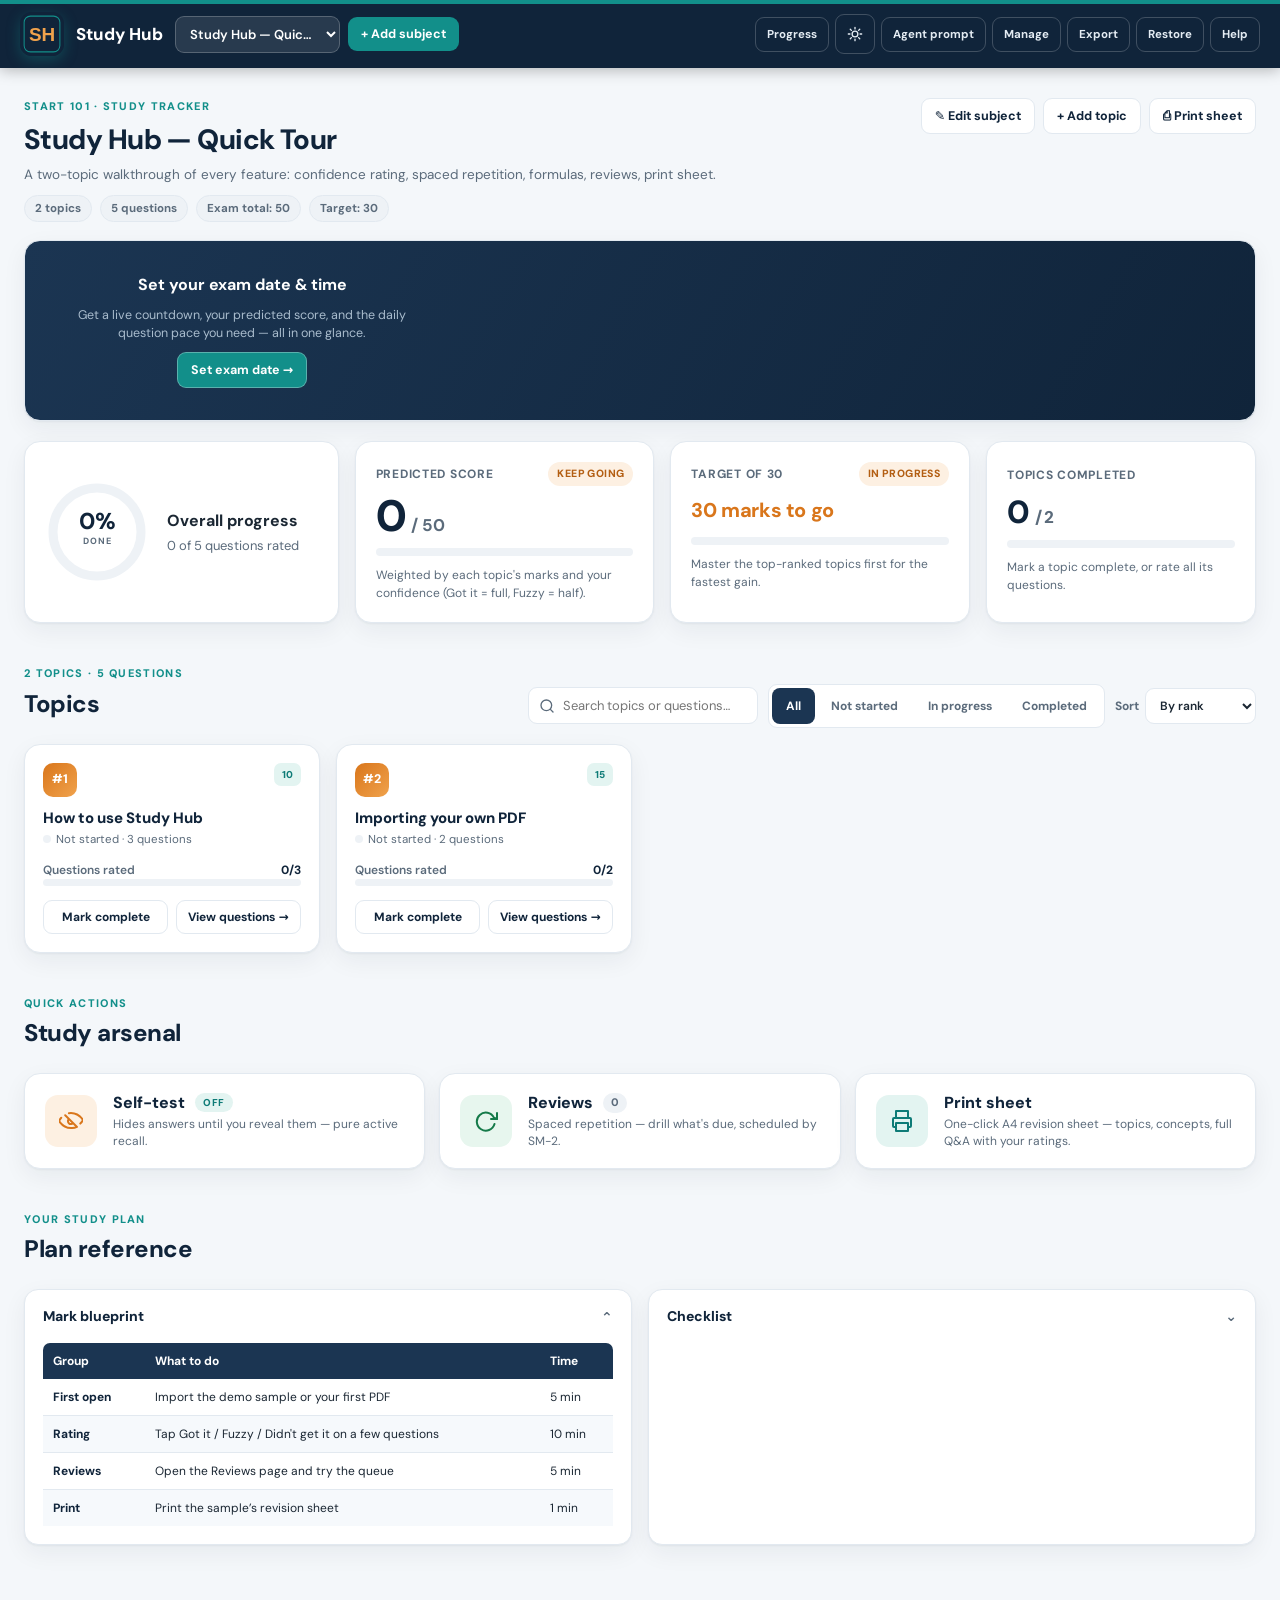
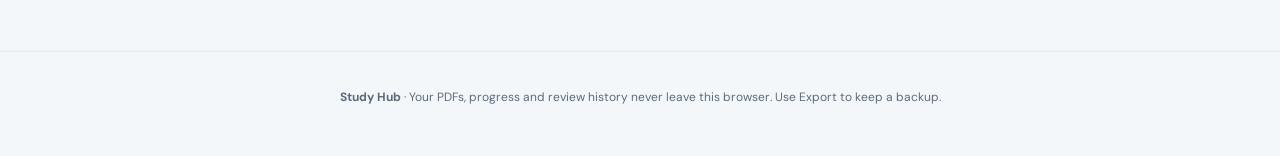
==== commit 0aed7235: "Brand mark: use the PWA icon everywhere - Replace .brand-mark gradient square with icon.svg <img> (n" ====
--- a/index.html
+++ b/index.html
@@ -18,7 +18,7 @@
   <header class="topbar">
     <nav class="topbar-inner" aria-label="Study Hub navigation">
       <div class="brand">
-        <div class="brand-mark" aria-hidden="true">SH</div>
+        <img class="brand-mark" src="icon.svg" alt="Study Hub" width="44" height="44" aria-hidden="true" />
         <div class="brand-text">
           <h1>Study Hub</h1>
           <p>Upload a study PDF · track progress · predict your score</p>
--- a/styles.css
+++ b/styles.css
@@ -113,9 +113,8 @@
 .topbar-inner { max-width: 1280px; margin: 0 auto; padding: 12px 20px; display: flex; align-items: center; gap: 12px; flex-wrap: wrap; }
 .brand { display: flex; align-items: center; gap: 12px; flex: 0 0 auto; }
 .brand-mark {
-  width: 44px; height: 44px; border-radius: 12px; display: grid; place-items: center;
-  font-weight: 800; font-size: 15px; letter-spacing: .5px; color: #fff;
-  background: linear-gradient(135deg, var(--orange), #f0a24c); box-shadow: 0 4px 12px rgba(217,118,27,.4);
+  width: 44px; height: 44px; border-radius: 12px; display: block;
+  box-shadow: 0 4px 14px rgba(18,143,138,.35); object-fit: contain;
 }
 .brand-text h1 { margin: 0; font-size: 17px; line-height: 1.2; font-weight: 800; color: #ffffff; }
 .brand-text p { margin: 2px 0 0; font-size: 11.5px; color: #a9bccd; white-space: nowrap; }
@@ -168,7 +167,7 @@
 
 /* ---------- welcome / empty ---------- */
 .welcome { text-align: center; padding: 60px 20px; max-width: 720px; margin: 0 auto; }
-.welcome .mark { width: 72px; height: 72px; margin: 0 auto 18px; border-radius: 20px; display: grid; place-items: center; font-size: 26px; font-weight: 800; color: #fff; background: linear-gradient(135deg, var(--navy-2), #2f5d8a); box-shadow: 0 12px 30px rgba(0,0,0,.4); }
+.welcome .mark { width: 72px; height: 72px; margin: 0 auto 18px; border-radius: 20px; display: block; box-shadow: 0 12px 30px rgba(18,143,138,.35); }
 .welcome h2 { font-size: 28px; }
 .welcome p { color: var(--muted); font-size: 15px; max-width: 560px; margin: 0 auto 22px; }
 .welcome-actions { display: flex; gap: 10px; justify-content: center; flex-wrap: wrap; }
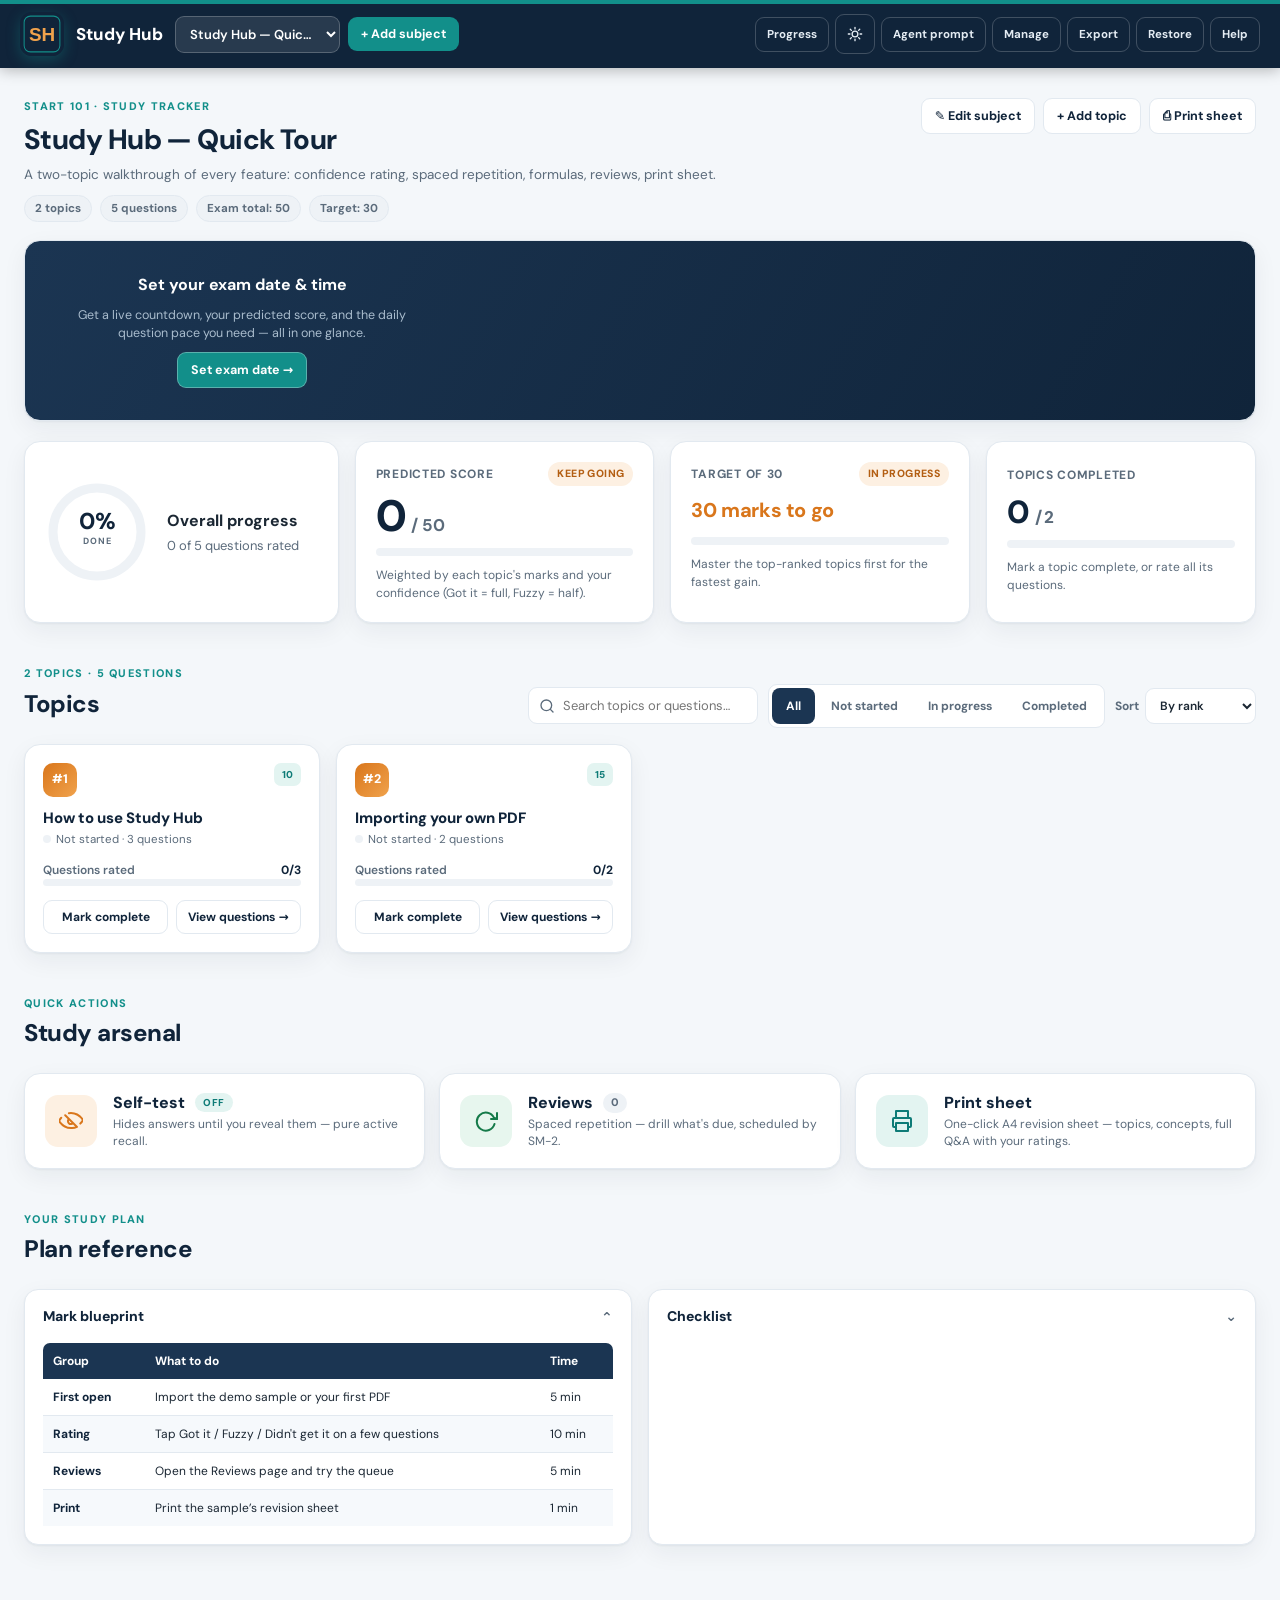
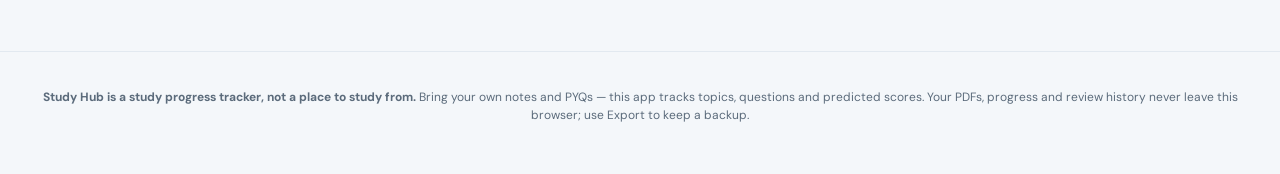
==== commit 976ecd6b: "feat: format plan tables into columns and clarify tracker purpose Split PDF-extracted plan rows into" ====
--- a/index.html
+++ b/index.html
@@ -50,7 +50,7 @@
   </main>
 
   <footer class="footer">
-    <p><strong>Study Hub</strong> · Your PDFs, progress and review history never leave this browser. Use Export to keep a backup.</p>
+    <p><strong>Study Hub is a study progress tracker, not a place to study from.</strong> Bring your own notes and PYQs — this app tracks topics, questions and predicted scores. Your PDFs, progress and review history never leave this browser; use Export to keep a backup.</p>
   </footer>
 
   <!-- printable revision sheet (populated on demand, only visible in print) -->
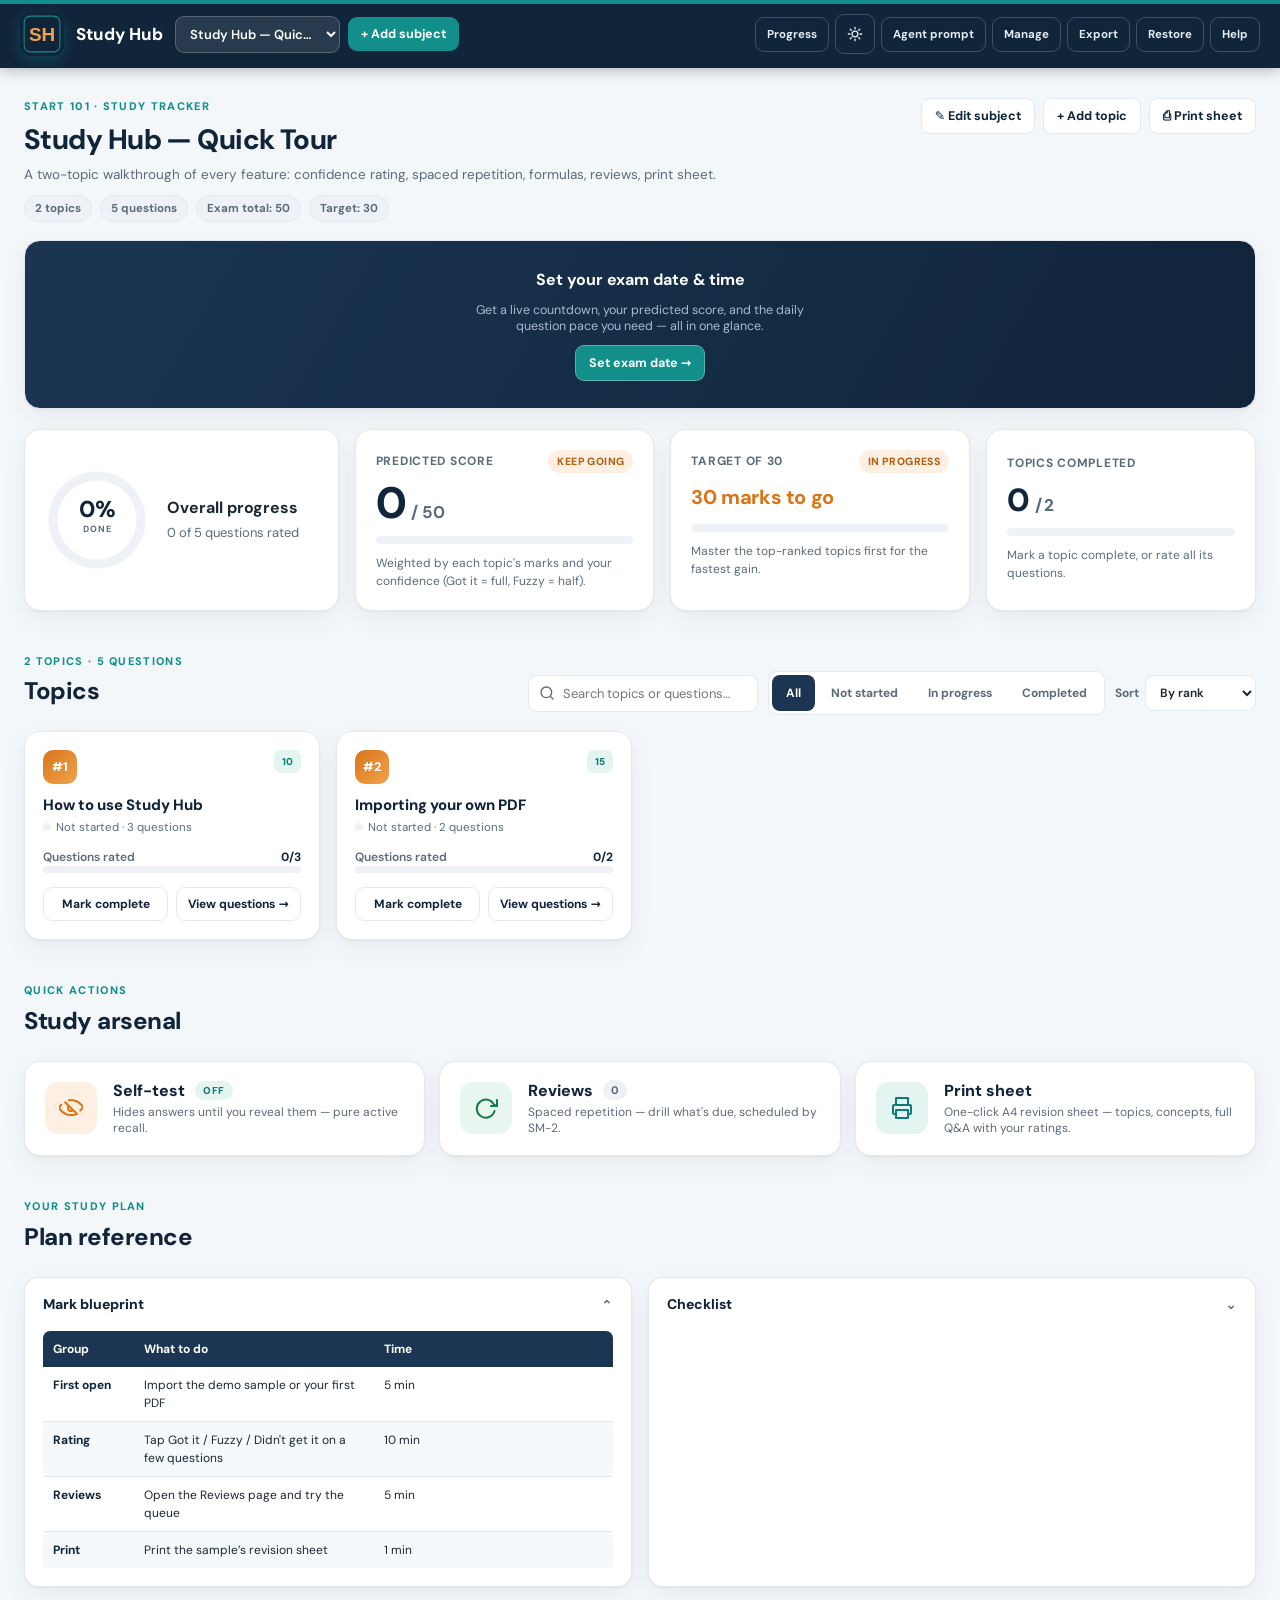
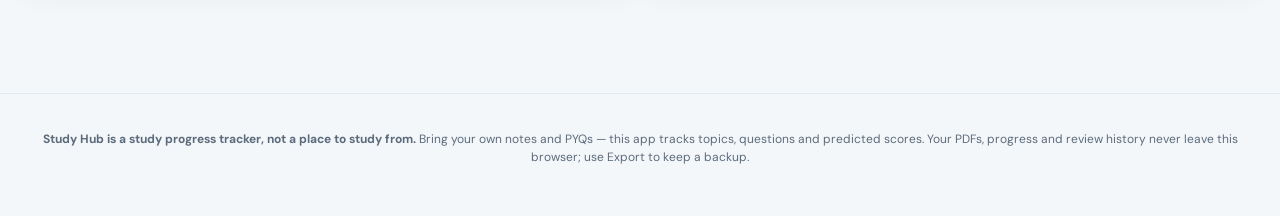
==== commit 17ee7a36: "fix: mobile topbar touch targets and install-chip stacking Give mobile topbar controls 40px min-heig" ====
--- a/index.html
+++ b/index.html
@@ -7,7 +7,7 @@
   <meta name="description" content="Upload a study PDF from any AI agent and track topics, questions and your predicted score. All data stays in your browser." />
   <link rel="manifest" href="manifest.webmanifest" />
   <link rel="apple-touch-icon" href="icons/apple-touch-icon.png" />
-  <link rel="icon" type="image/svg+xml" href="data:image/svg+xml,%3Csvg xmlns='http://www.w3.org/2000/svg' viewBox='0 0 64 64'%3E%3Crect width='64' height='64' rx='14' fill='%2310243a'/%3E%3Ctext x='32' y='42' font-family='Arial Black,Arial' font-size='26' font-weight='800' fill='%23f0a24c' text-anchor='middle'%3ESH%3C/text%3E%3C/svg%3E" />
+  <link rel="icon" type="image/svg+xml" href="icon.svg" />
   <title>Study Hub — Progress &amp; Score Tracker</title>
   <link rel="stylesheet" href="fonts.css" />
   <link rel="stylesheet" href="styles.css" />
--- a/styles.css
+++ b/styles.css
@@ -181,22 +181,23 @@
 .chip { background: var(--surface-3); border: 1px solid var(--line); border-radius: 999px; padding: 4px 10px; font-size: 11.5px; font-weight: 700; color: var(--muted); }
 .chip-accent { background: var(--teal-soft); border-color: transparent; color: var(--teal-strong); }
 
-/* ---------- summary strip (exam countdown · predicted score · daily pace) ---------- */
+/* ---------- summary strip (exam countdown · questions left) ---------- */
 .summary-strip {
-  display: grid; grid-template-columns: 1.15fr 1.15fr 1.15fr; align-items: stretch;
+  display: grid; grid-template-columns: 1fr 1fr; align-items: stretch;
   background: linear-gradient(120deg, var(--navy-2), var(--navy));
   border: 1px solid var(--line);
-  border-radius: var(--radius); padding: 14px 18px; color: #fff;
-  margin-bottom: 18px; box-shadow: var(--shadow); overflow: hidden;
-}
-.summary-cell { display: flex; flex-direction: column; gap: 8px; min-width: 0; padding: 2px 18px; border-left: 1px solid rgba(255,255,255,.14); }
+  border-radius: var(--radius); padding: 9px 14px; color: #fff;
+  margin-bottom: 12px; box-shadow: var(--shadow); overflow: hidden;
+}
+.summary-strip-empty, .summary-strip-archived { grid-template-columns: 1fr; }
+.summary-cell { display: flex; flex-direction: column; gap: 4px; min-width: 0; padding: 2px 16px; border-left: 1px solid rgba(255,255,255,.14); }
 .summary-cell:first-child { padding-left: 4px; border-left: 0; }
 .summary-cell:last-child { padding-right: 4px; }
 .summary-label { font-size: 10.5px; font-weight: 800; text-transform: uppercase; letter-spacing: .09em; color: #9fc2d8; }
 .summary-peer { display: flex; align-items: baseline; gap: 8px; line-height: 1; }
-.summary-peer strong { font-family: 'JetBrains Mono', ui-monospace, Consolas, monospace; font-variant-numeric: tabular-nums; font-size: 34px; font-weight: 700; color: #ffd9a0; }
-.summary-peer .summary-den { font-size: 15px; font-weight: 700; color: #a9bccd; }
-.summary-sub { font-size: 11.5px; color: #c0cdd9; line-height: 1.4; }
+.summary-peer strong { font-family: 'JetBrains Mono', ui-monospace, Consolas, monospace; font-variant-numeric: tabular-nums; font-size: 26px; font-weight: 700; color: #ffd9a0; }
+.summary-peer .summary-den { font-size: 13px; font-weight: 700; color: #a9bccd; }
+.summary-sub { font-size: 11px; color: #c0cdd9; line-height: 1.3; }
 .summary-meter { height: 6px; border-radius: 99px; background: rgba(255,255,255,.16); overflow: hidden; margin-top: 2px; }
 .summary-fill { height: 100%; border-radius: 99px; background: linear-gradient(90deg, #2bb9a8, #128f8a); transition: width .5s cubic-bezier(.2,.8,.2,1); }
 .summary-strip.danger .summary-peer strong { color: #ff8f7d; }
@@ -210,9 +211,9 @@
 
 /* cd boxes inside summary strip */
 .cd-boxes { display: flex; gap: 6px; flex: 0 0 auto; }
-.cd-box { min-width: 56px; padding: 6px 8px; text-align: center; border-radius: 9px; background: rgba(255,255,255,.09); border: 1px solid rgba(255,255,255,.14); }
-.cd-box strong { display: block; font-family: 'JetBrains Mono', ui-monospace, Consolas, monospace; font-variant-numeric: tabular-nums; font-size: 19px; line-height: 1; font-weight: 700; color: #ffd9a0; }
-.cd-box span { display: block; margin-top: 3px; font-size: 8px; text-transform: uppercase; letter-spacing: .07em; color: #c0cdd9; font-weight: 800; }
+.cd-box { min-width: 48px; padding: 3px 6px; text-align: center; border-radius: 8px; background: rgba(255,255,255,.09); border: 1px solid rgba(255,255,255,.14); }
+.cd-box strong { display: block; font-family: 'JetBrains Mono', ui-monospace, Consolas, monospace; font-variant-numeric: tabular-nums; font-size: 16px; line-height: 1; font-weight: 700; color: #ffd9a0; }
+.cd-box span { display: block; margin-top: 1px; font-size: 8px; text-transform: uppercase; letter-spacing: .07em; color: #c0cdd9; font-weight: 800; }
 .summary-strip.danger .cd-box strong { color: #ff8f7d; }
 .summary-strip.archived .cd-box strong { color: #9fc2d8; }
 
@@ -359,14 +360,15 @@
 .panel[open] .chev { transform: rotate(180deg); }
 .panel-body { padding: 0 18px 18px; }
 .table-wrap { overflow-x: auto; }
-table.plan-table { width: 100%; border-collapse: collapse; font-size: 12px; }
-.plan-table th { text-align: left; background: var(--navy-2); color: #fff; padding: 9px 10px; font-weight: 700; white-space: nowrap; }
-.plan-table th:first-child { border-radius: 7px 0 0 0; }
+table.plan-table { width: 100%; border-collapse: collapse; font-size: 12px; table-layout: fixed; }
+.plan-table th { text-align: left; background: var(--navy-2); color: #fff; padding: 9px 10px; font-weight: 700; overflow-wrap: anywhere; }
+.plan-table th:first-child { border-radius: 7px 0 0 0; width: 16%; }
+.plan-table th:nth-child(2) { width: 42%; }
 .plan-table th:last-child { border-radius: 0 7px 0 0; }
-.plan-table td { padding: 9px 10px; border-bottom: 1px solid var(--line); vertical-align: top; }
+.plan-table td { padding: 9px 10px; border-bottom: 1px solid var(--line); vertical-align: top; overflow-wrap: anywhere; }
 .plan-table tr:last-child td { border-bottom: 0; }
 .plan-table tr:nth-child(even) td { background: var(--surface-2); }
-.plan-table td:first-child { font-weight: 700; color: var(--heading); white-space: nowrap; }
+.plan-table td:first-child { font-weight: 700; color: var(--heading); }
 .checklist { margin: 0; padding: 0; list-style: none; display: grid; gap: 10px; }
 .checklist li { position: relative; padding-left: 28px; font-size: 13px; color: var(--ink); }
 .checklist li::before { content: '✓'; position: absolute; left: 0; top: 0; width: 19px; height: 19px; border-radius: 50%; background: var(--teal-soft); color: var(--teal-strong); display: grid; place-items: center; font-size: 11px; font-weight: 800; }
@@ -546,7 +548,8 @@
 .toast.show { opacity: 1; transform: translate(-50%, 0); }
 
 /* PWA install chip */
-.install-chip { position: fixed; right: 18px; bottom: 18px; z-index: 150; display: flex; align-items: center; gap: 10px; background: var(--navy); color: #fff; padding: 10px 12px 10px 10px; border-radius: 999px; box-shadow: 0 10px 28px rgba(0,0,0,.35); border: 1px solid rgba(255,255,255,.18); font-size: 12px; font-weight: 700; }
+/* Above page content/footer, below drawer and modal overlays. */
+.install-chip { position: fixed; right: 18px; bottom: 18px; z-index: 80; display: flex; align-items: center; gap: 10px; background: var(--navy); color: #fff; padding: 10px 12px 10px 10px; border-radius: 999px; box-shadow: 0 10px 28px rgba(0,0,0,.35); border: 1px solid rgba(255,255,255,.18); font-size: 12px; font-weight: 700; }
 .install-chip span { padding: 0 4px; }
 .install-chip button { border: 0; background: var(--teal); color: #0b1521; font-weight: 800; font-size: 12px; padding: 8px 12px; border-radius: 999px; }
 .install-chip button:hover { background: var(--teal-strong); }
@@ -601,6 +604,8 @@
   .container { padding: 22px 16px 48px; }
   .brand-text p { display: none; }
   .btn-ghost { padding: 8px 10px; font-size: 11px; }
+  .topbar-actions .btn-ghost { min-height: 40px; }
+  .subject-switch .btn, .subject-switch select { min-height: 40px; }
   .dash-grid { grid-template-columns: 1fr; }
   .plan-grid { grid-template-columns: 1fr; }
   .form-grid { grid-template-columns: 1fr; }
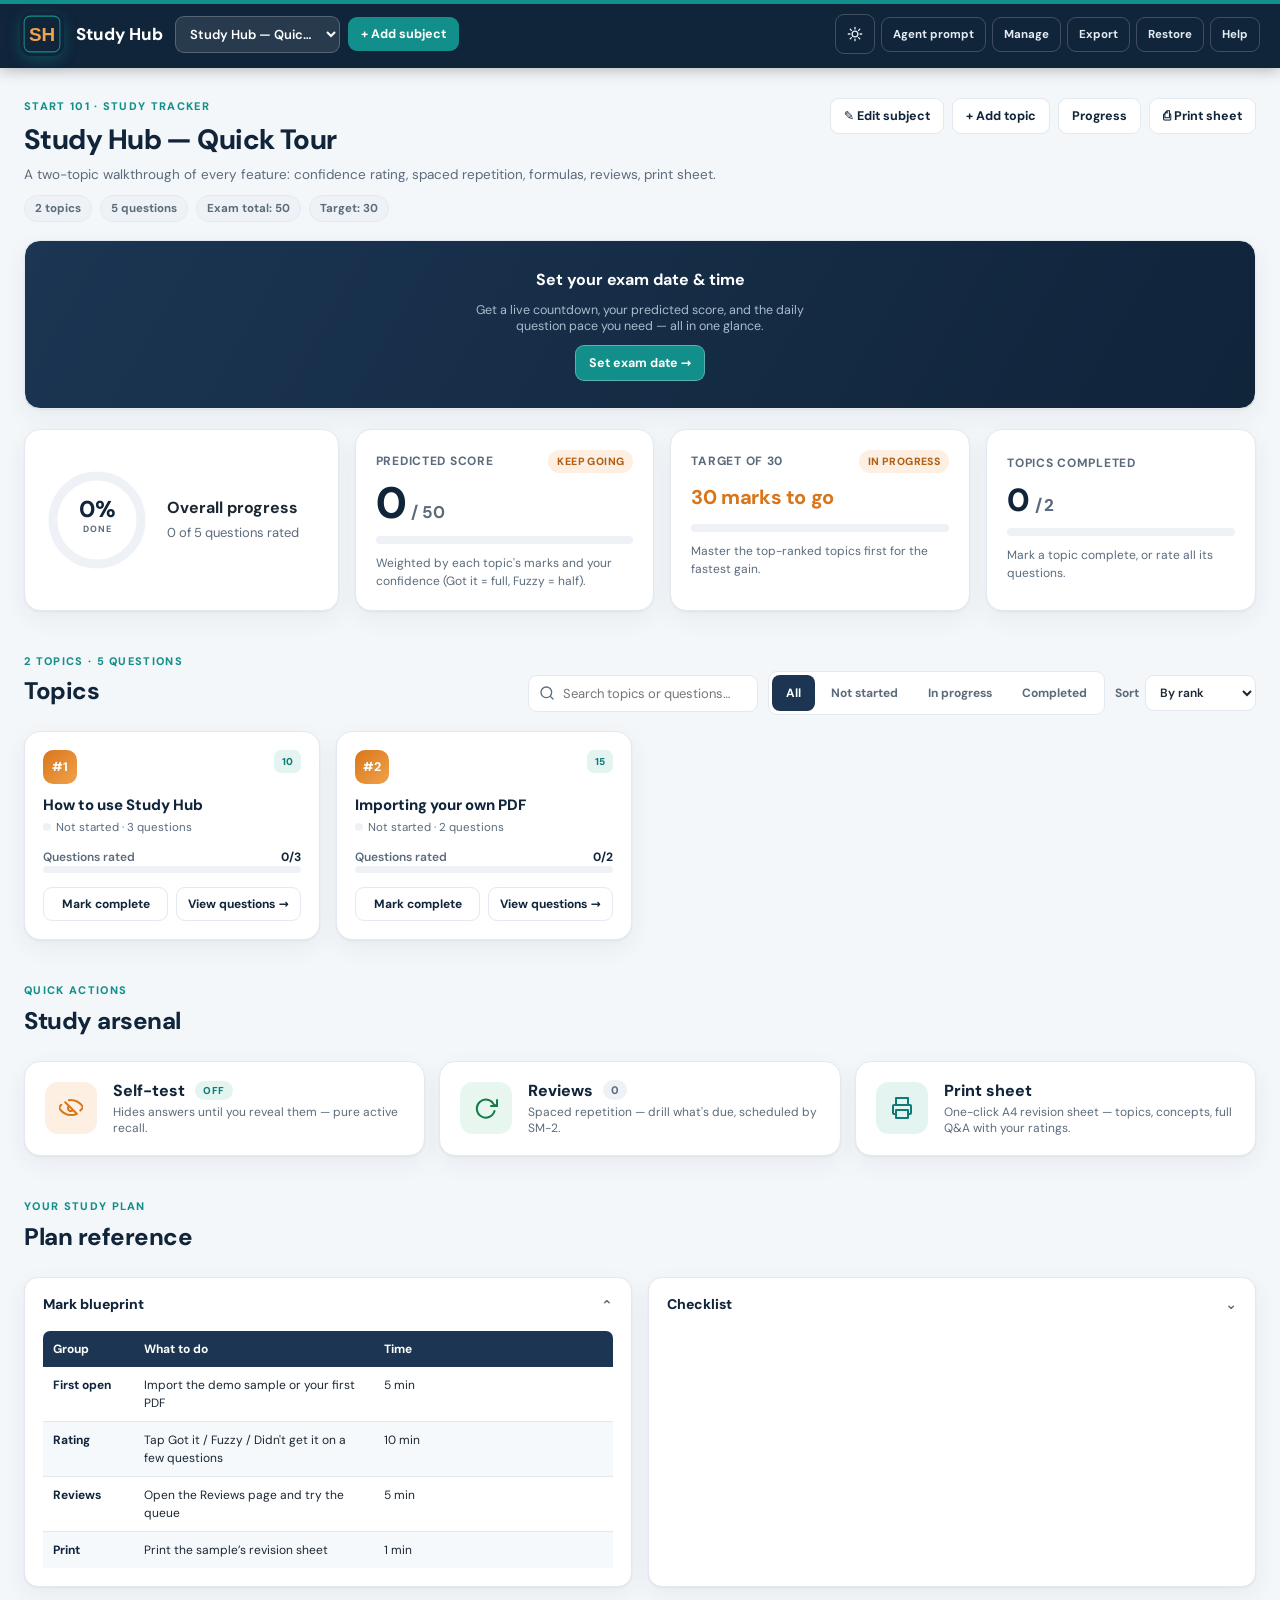
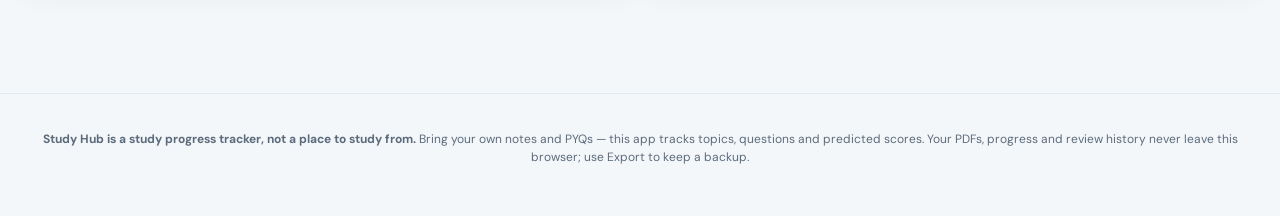
==== commit 92d1d3ef: "fix: unstick topbar and move Progress into subject actions Make the header scroll with the page, rel" ====
--- a/index.html
+++ b/index.html
@@ -32,7 +32,6 @@
       </div>
 
       <div class="topbar-actions">
-        <button class="btn btn-ghost" id="progressBtn" type="button" title="Open your score-over-time chart">Progress</button>
         <button class="btn btn-ghost icon-btn-toggle" id="themeBtn" type="button" aria-pressed="false" title="Theme: light — click to change" aria-label="Toggle colour theme">
           <span class="theme-icon" id="themeIcon" aria-hidden="true"></span>
         </button>
--- a/styles.css
+++ b/styles.css
@@ -108,7 +108,7 @@
 .drawer[hidden], .drawer-overlay[hidden], .modal-overlay[hidden], .empty-state[hidden], .toast[hidden] { display: none !important; }
 
 /* ---------- top bar ---------- */
-.topbar { position: sticky; top: 0; z-index: 50; background: var(--navy); color: #fff; box-shadow: 0 2px 14px rgba(0,0,0,.28); }
+.topbar { position: relative; z-index: 50; background: var(--navy); color: #fff; box-shadow: 0 2px 14px rgba(0,0,0,.28); }
 .topbar::before { content:''; position:absolute; top:0; left:0; right:0; height:4px; background: var(--teal); }
 .topbar-inner { max-width: 1280px; margin: 0 auto; padding: 12px 20px; display: flex; align-items: center; gap: 12px; flex-wrap: wrap; }
 .brand { display: flex; align-items: center; gap: 12px; flex: 0 0 auto; }
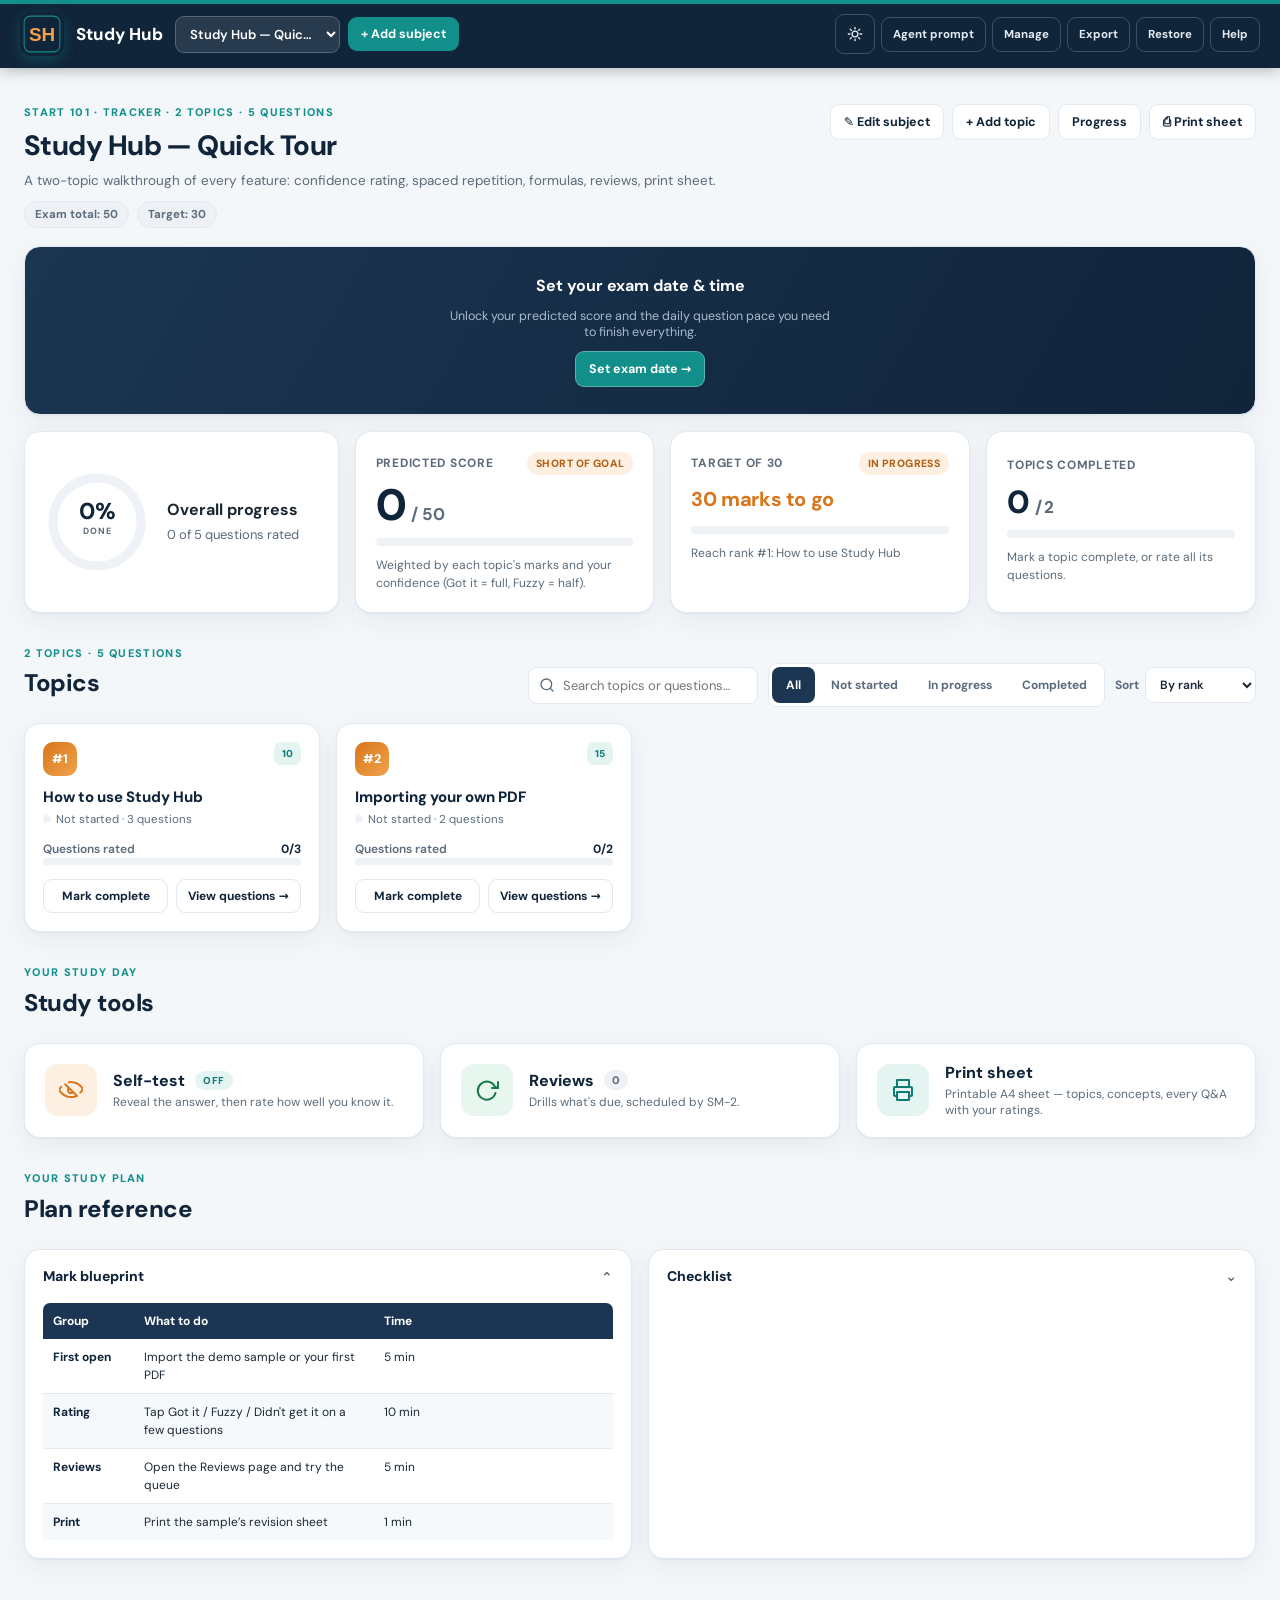
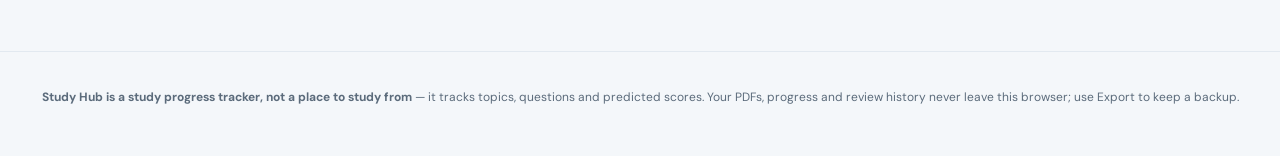
==== commit ce4a6ff9: "refactor: split app into modules + add GitHub Pages SEO app.js (2,523 lines) split into helpers/stat" ====
--- a/index.html
+++ b/index.html
@@ -5,12 +5,54 @@
   <meta name="viewport" content="width=device-width, initial-scale=1.0" />
   <meta name="theme-color" content="#10243a" />
   <meta name="description" content="Upload a study PDF from any AI agent and track topics, questions and your predicted score. All data stays in your browser." />
+  <link rel="preload" href="fonts/dm-sans-latin.woff2" as="font" type="font/woff2" crossorigin />
+  <meta property="og:title" content="Study Hub — Progress &amp; Score Tracker" />
+  <meta property="og:description" content="Upload a study PDF from any AI agent and track topics, questions and your predicted score. All data stays in your browser." />
+  <meta property="og:type" content="website" />
+  <meta property="og:url" content="https://YOURDOMAIN.github.io/study-hub/" />
+  <meta property="og:site_name" content="Study Hub" />
+  <meta property="og:image" content="https://YOURDOMAIN.github.io/study-hub/social-preview.png" />
+  <meta name="twitter:card" content="summary_large_image" />
+  <meta name="twitter:title" content="Study Hub — Progress &amp; Score Tracker" />
+  <meta name="twitter:description" content="Upload a study PDF from any AI agent and track topics, questions and your predicted score. All data stays in your browser." />
+  <meta name="twitter:image" content="https://YOURDOMAIN.github.io/study-hub/social-preview.png" />
   <link rel="manifest" href="manifest.webmanifest" />
   <link rel="apple-touch-icon" href="icons/apple-touch-icon.png" />
   <link rel="icon" type="image/svg+xml" href="icon.svg" />
   <title>Study Hub — Progress &amp; Score Tracker</title>
+  <link rel="canonical" href="https://YOURDOMAIN.github.io/study-hub/index.html" />
   <link rel="stylesheet" href="fonts.css" />
   <link rel="stylesheet" href="styles.css" />
+  <script type="application/ld+json">
+  {
+    "@context": "https://schema.org",
+    "@graph": [
+      {
+        "@type": "Person",
+        "name": "Study Hub",
+        "url": "https://YOURDOMAIN.github.io/study-hub/",
+        "description": "A study progress tracker: upload a study PDF from any AI agent and track topics, questions and your predicted score. All data stays in your browser."
+      },
+      {
+        "@type": "ProfilePage",
+        "name": "Study Hub",
+        "url": "https://YOURDOMAIN.github.io/study-hub/",
+        "about": "Study Hub is a study progress tracker, not a place to study from — it turns your syllabus, PYQs and notes into topics and questions, tracks your confidence and predicts your exam score.",
+        "inLanguage": "en"
+      },
+      {
+        "@type": "SoftwareSourceCode",
+        "name": "study-hub",
+        "url": "https://github.com/vishn0o/study-hub",
+        "codeRepository": "https://github.com/vishn0o/study-hub",
+        "description": "Offline study progress tracker — upload a study PDF from any AI agent, track topics, questions and predicted score, with spaced repetition and printable revision sheets.",
+        "license": "MIT",
+        "programmingLanguage": "JavaScript",
+        "isAccessibleForFree": true
+      }
+    ]
+  }
+  </script>
 </head>
 <body>
   <a class="skip-link" href="#main">Skip to content</a>
@@ -49,7 +91,7 @@
   </main>
 
   <footer class="footer">
-    <p><strong>Study Hub is a study progress tracker, not a place to study from.</strong> Bring your own notes and PYQs — this app tracks topics, questions and predicted scores. Your PDFs, progress and review history never leave this browser; use Export to keep a backup.</p>
+    <p><strong>Study Hub is a study progress tracker, not a place to study from</strong> — it tracks topics, questions and predicted scores. Your PDFs, progress and review history never leave this browser; use Export to keep a backup.</p>
   </footer>
 
   <!-- printable revision sheet (populated on demand, only visible in print) -->
@@ -93,8 +135,21 @@
 
   <div class="toast" id="toast" role="status" aria-live="polite"></div>
 
+  <noscript>
+    <section class="welcome">
+      <h2>Study Hub — Progress &amp; Score Tracker</h2>
+      <p>Study Hub is a study progress tracker, not a place to study from — upload a study PDF from any AI agent and track topics, questions and your predicted score. All data stays in your browser.</p>
+      <a href="index.html" class="btn btn-teal">Open Study Hub</a>
+    </section>
+  </noscript>
   <script src="prompt.js"></script>
   <script src="sample.js"></script>
+  <script src="helpers.js"></script>
+  <script src="state.js"></script>
+  <script src="scoring.js"></script>
+  <script src="parse.js"></script>
+  <script src="render.js"></script>
+  <script src="wizard.js"></script>
   <script src="app.js"></script>
   <script>
     (function () {
--- a/styles.css
+++ b/styles.css
@@ -157,8 +157,8 @@
 .btn-sm { padding: 9px 13px; font-size: 12px; }
 
 /* ---------- layout ---------- */
-.container { max-width: 1280px; margin: 0 auto; padding: 30px 24px 64px; }
-section { margin-bottom: 42px; }
+.container { max-width: 1280px; margin: 0 auto; padding: 36px 24px 60px; }
+section { margin-bottom: 32px; }
 .eyebrow { text-transform: uppercase; letter-spacing: .12em; font-size: 11px; font-weight: 800; color: var(--teal); margin: 0 0 4px; }
 h2 { font-size: 24px; margin: 0 0 6px; font-weight: 800; letter-spacing: -.02em; color: var(--heading); }
 h3 { font-weight: 800; }
@@ -198,11 +198,8 @@
 .summary-peer strong { font-family: 'JetBrains Mono', ui-monospace, Consolas, monospace; font-variant-numeric: tabular-nums; font-size: 26px; font-weight: 700; color: #ffd9a0; }
 .summary-peer .summary-den { font-size: 13px; font-weight: 700; color: #a9bccd; }
 .summary-sub { font-size: 11px; color: #c0cdd9; line-height: 1.3; }
-.summary-meter { height: 6px; border-radius: 99px; background: rgba(255,255,255,.16); overflow: hidden; margin-top: 2px; }
-.summary-fill { height: 100%; border-radius: 99px; background: linear-gradient(90deg, #2bb9a8, #128f8a); transition: width .5s cubic-bezier(.2,.8,.2,1); }
 .summary-strip.danger .summary-peer strong { color: #ff8f7d; }
 .summary-strip.archived .summary-peer strong { color: #9fc2d8; }
-.summary-strip[role="region"][aria-label] { /* stable for screen readers */ }
 .summary-empty { display: flex; flex-direction: column; align-items: center; gap: 10px; text-align: center; padding: 18px 12px; }
 .summary-empty strong { color: #fff; font-size: 16px; }
 .summary-empty p { margin: 0; font-size: 12.5px; color: #a9bccd; max-width: 380px; }
@@ -218,8 +215,8 @@
 .summary-strip.archived .cd-box strong { color: #9fc2d8; }
 
 /* ---------- quick actions ---------- */
-.actions-section { margin-bottom: 42px; }
-.action-grid { display: grid; grid-template-columns: repeat(3, 1fr); gap: 14px; margin-top: 6px; }
+.actions-section { margin-bottom: 32px; }
+.action-grid { display: grid; grid-template-columns: repeat(3, 1fr); gap: 16px; margin-top: 6px; }
 .action-card {
   display: flex; align-items: center; gap: 16px; text-align: left;
   background: var(--card); border: 1px solid var(--line); border-radius: var(--radius);
@@ -251,6 +248,7 @@
 .quick-picks { display: flex; gap: 6px; flex-wrap: wrap; margin: 6px 0 12px; }
 .qp-chip { border: 1px solid var(--line); background: var(--surface-3); color: var(--heading); padding: 6px 12px; border-radius: 999px; font-size: 11px; font-weight: 700; letter-spacing: .02em; transition: border-color .2s, background .2s, color .2s; }
 .qp-chip:hover { border-color: var(--teal); background: var(--teal-soft); color: var(--teal-strong); }
+.qp-chip.is-active { border-color: var(--teal); background: var(--teal); color: #fff; }
 .qp-chip:focus-visible { outline: 3px solid var(--teal); outline-offset: 2px; }
 .skip-preflight { display: block; width: 100%; text-align: center; margin-top: 14px; padding: 12px; border: 0; border-radius: 10px; background: transparent; color: var(--muted); text-decoration: underline; text-underline-offset: 3px; font-size: 12.5px; font-weight: 600; }
 .skip-preflight:hover { color: var(--teal-strong); background: var(--surface-2); text-decoration: none; }
@@ -263,21 +261,19 @@
   html { scroll-behavior: auto; }
   .drawer { animation: none; }
   .q-body { animation: none !important; }
-  .meter-fill, .ring-wrap svg circle, .summary-fill { transition: none; }
-}
-@media (max-width: 1080px) { .dash-grid { grid-template-columns: 1fr 1fr; } }
+  .meter-fill, .ring-wrap svg circle { transition: none; }
+}
 @media (max-width: 820px) { .action-grid { grid-template-columns: 1fr; } }
 @media (max-width: 760px) {
   .summary-strip { grid-template-columns: 1fr; gap: 12px; padding: 14px 16px; }
   .summary-cell { padding: 0; border-left: 0; border-top: 1px solid rgba(255,255,255,.14); padding-top: 12px; }
   .summary-cell:first-child { border-top: 0; padding-top: 0; }
-  .summary-meter { max-width: 360px; }
   .cd-box { flex: 1; min-width: 0; }
 }
 
 
 /* ---------- dashboard ---------- */
-.dash-grid { display: grid; grid-template-columns: 1.05fr 1fr 1fr .9fr; gap: 16px; margin-top: 20px; }
+.dash-grid { display: grid; grid-template-columns: 1.05fr 1fr 1fr .9fr; gap: 16px; margin-top: 16px; }
 .card { background: var(--card); border: 1px solid var(--line); border-radius: var(--radius); padding: 20px; box-shadow: var(--shadow); }
 .card-label { font-size: 12px; font-weight: 700; color: var(--muted); text-transform: uppercase; letter-spacing: .06em; }
 .ring-card { display: flex; align-items: center; gap: 18px; flex-wrap: wrap; }
@@ -352,7 +348,7 @@
 
 /* ---------- plan panels ---------- */
 .plan-grid { display: grid; grid-template-columns: 1fr 1fr; gap: 16px; }
-.panel { background: var(--card); border: 1px solid var(--line); border-radius: 14px; box-shadow: var(--shadow); overflow: hidden; }
+.panel { background: var(--card); border: 1px solid var(--line); border-radius: var(--radius); box-shadow: var(--shadow); overflow: hidden; }
 .panel summary { padding: 16px 18px; font-weight: 800; font-size: 14px; display: flex; justify-content: space-between; align-items: center; cursor: pointer; list-style: none; user-select: none; color: var(--heading); }
 .panel summary::-webkit-details-marker { display: none; }
 .panel summary:hover { background: var(--surface-2); }
@@ -483,7 +479,7 @@
 
 /* ---------- modal ---------- */
 .modal-overlay { position: fixed; inset: 0; background: rgba(9,18,27,.6); z-index: 120; display: grid; place-items: center; padding: 20px; backdrop-filter: blur(2px); }
-.modal { position: relative; width: min(560px, 100%); max-height: calc(100vh - 40px); overflow-y: auto; background: var(--surface); border: 1px solid var(--line); border-radius: 18px; padding: 28px; box-shadow: 0 24px 60px rgba(0,0,0,.35); color: var(--ink); }
+.modal { position: relative; width: min(560px, 100%); max-height: calc(100vh - 40px); overflow-y: auto; background: var(--surface); border: 1px solid var(--line); border-radius: 16px; padding: 28px; box-shadow: 0 24px 60px rgba(0,0,0,.35); color: var(--ink); }
 .modal.wide { width: min(860px, 100%); }
 .modal h2 { margin-bottom: 8px; font-size: 22px; color: var(--heading); }
 .modal h3 { font-size: 15px; margin: 20px 0 8px; color: var(--heading); }
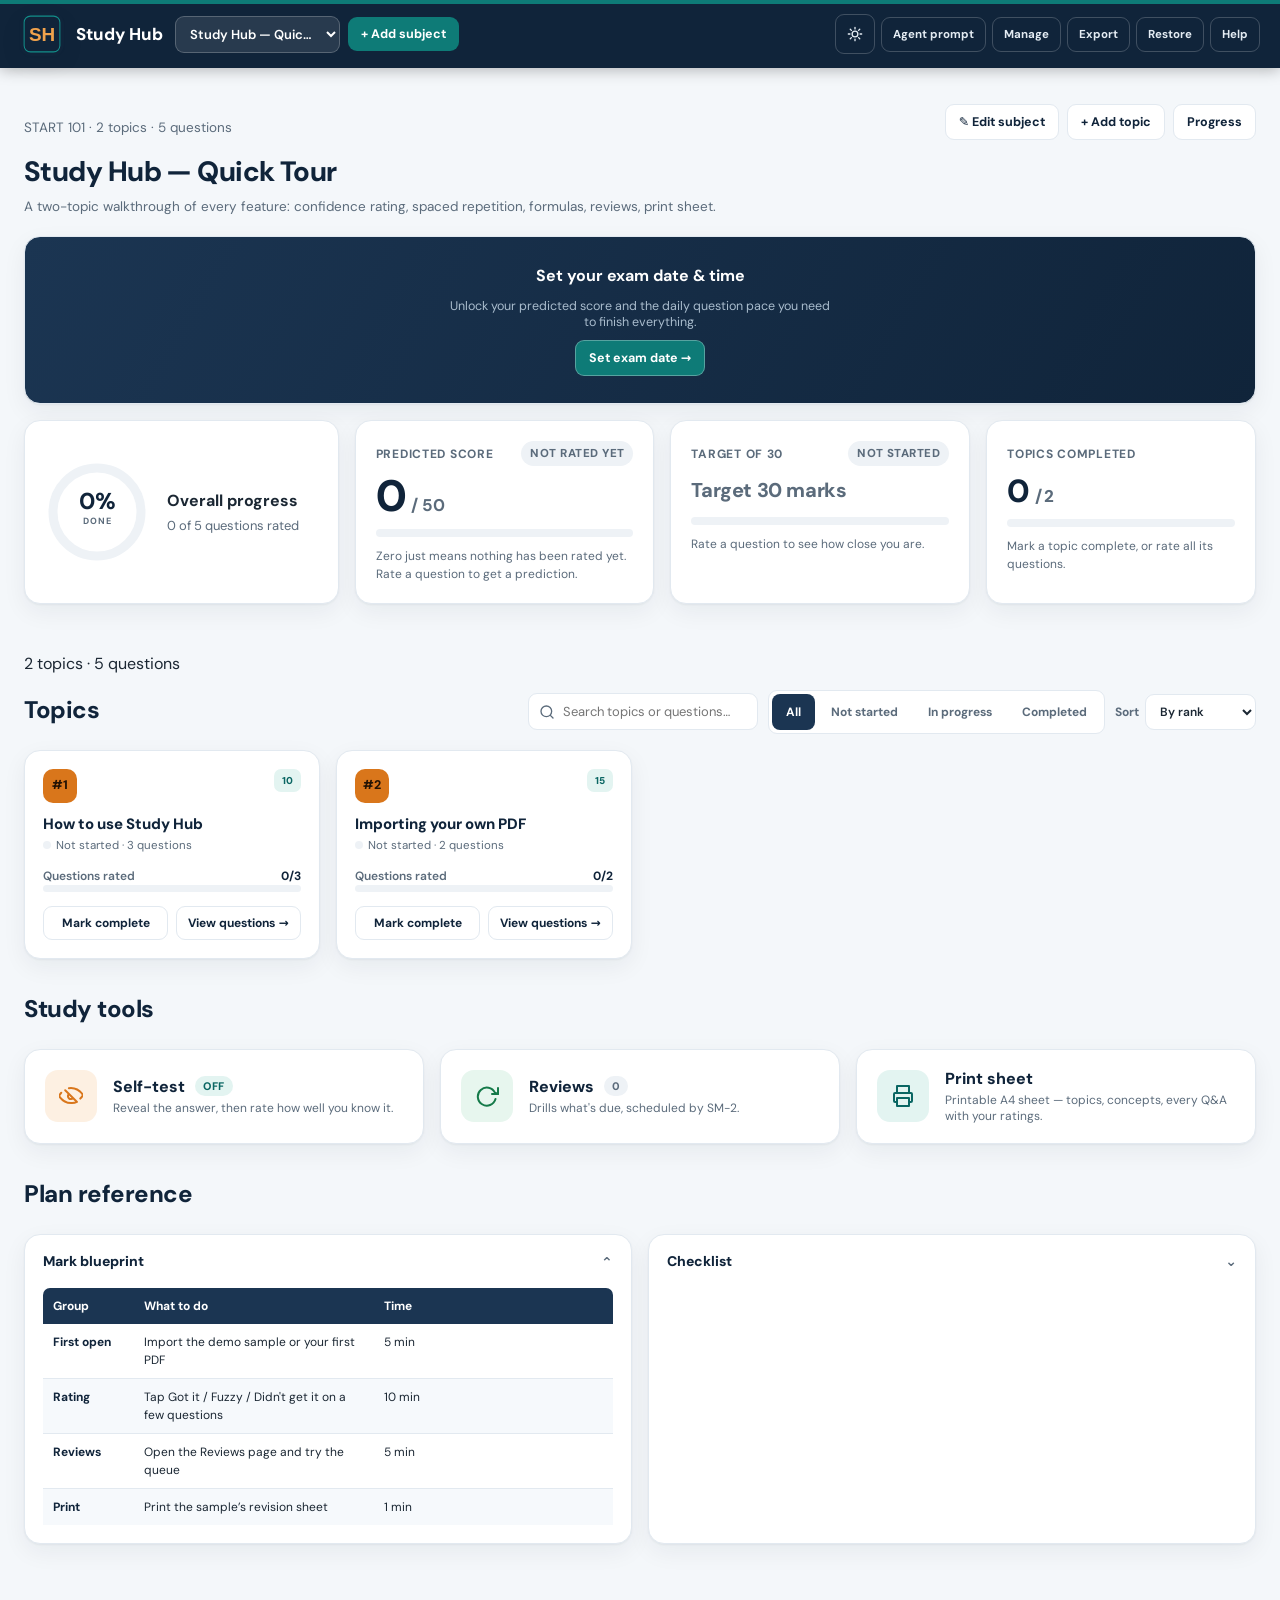
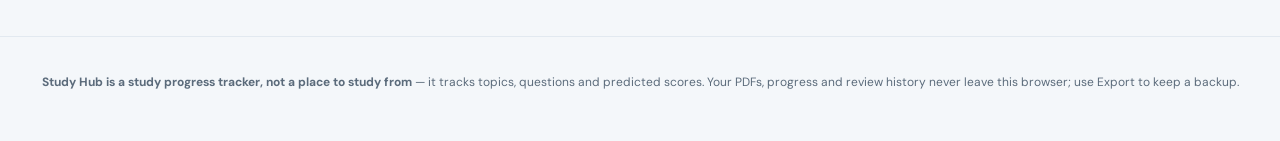
==== commit 754b7c5c: "refine: restore progress card shape and harden UI for release" ====
--- a/index.html
+++ b/index.html
@@ -2,25 +2,25 @@
 <html lang="en" data-theme="light">
 <head>
   <meta charset="UTF-8" />
-  <meta name="viewport" content="width=device-width, initial-scale=1.0" />
+  <meta name="viewport" content="width=device-width, initial-scale=1.0, viewport-fit=cover" />
   <meta name="theme-color" content="#10243a" />
-  <meta name="description" content="Upload a study PDF from any AI agent and track topics, questions and your predicted score. All data stays in your browser." />
+  <meta name="description" content="Turn any AI agent's study plan into topics, questions and a predicted exam score. Self-test, spaced repetition and print sheets — all offline in your browser." />
   <link rel="preload" href="fonts/dm-sans-latin.woff2" as="font" type="font/woff2" crossorigin />
   <meta property="og:title" content="Study Hub — Progress &amp; Score Tracker" />
-  <meta property="og:description" content="Upload a study PDF from any AI agent and track topics, questions and your predicted score. All data stays in your browser." />
+  <meta property="og:description" content="Turn any AI agent's study plan into topics, questions and a predicted exam score. Self-test, spaced repetition and print sheets — all offline in your browser." />
   <meta property="og:type" content="website" />
-  <meta property="og:url" content="https://YOURDOMAIN.github.io/study-hub/" />
+  <meta property="og:url" content="https://vishn0o.github.io/study-hub/" />
   <meta property="og:site_name" content="Study Hub" />
-  <meta property="og:image" content="https://YOURDOMAIN.github.io/study-hub/social-preview.png" />
+  <meta property="og:image" content="https://vishn0o.github.io/study-hub/social-preview.png" />
   <meta name="twitter:card" content="summary_large_image" />
   <meta name="twitter:title" content="Study Hub — Progress &amp; Score Tracker" />
-  <meta name="twitter:description" content="Upload a study PDF from any AI agent and track topics, questions and your predicted score. All data stays in your browser." />
-  <meta name="twitter:image" content="https://YOURDOMAIN.github.io/study-hub/social-preview.png" />
+  <meta name="twitter:description" content="Turn any AI agent's study plan into topics, questions and a predicted exam score. Self-test, spaced repetition and print sheets — all offline in your browser." />
+  <meta name="twitter:image" content="https://vishn0o.github.io/study-hub/social-preview.png" />
   <link rel="manifest" href="manifest.webmanifest" />
   <link rel="apple-touch-icon" href="icons/apple-touch-icon.png" />
   <link rel="icon" type="image/svg+xml" href="icon.svg" />
   <title>Study Hub — Progress &amp; Score Tracker</title>
-  <link rel="canonical" href="https://YOURDOMAIN.github.io/study-hub/index.html" />
+  <link rel="canonical" href="https://vishn0o.github.io/study-hub/" />
   <link rel="stylesheet" href="fonts.css" />
   <link rel="stylesheet" href="styles.css" />
   <script type="application/ld+json">
@@ -28,25 +28,21 @@
     "@context": "https://schema.org",
     "@graph": [
       {
-        "@type": "Person",
+        "@type": "WebSite",
         "name": "Study Hub",
-        "url": "https://YOURDOMAIN.github.io/study-hub/",
-        "description": "A study progress tracker: upload a study PDF from any AI agent and track topics, questions and your predicted score. All data stays in your browser."
-      },
-      {
-        "@type": "ProfilePage",
-        "name": "Study Hub",
-        "url": "https://YOURDOMAIN.github.io/study-hub/",
-        "about": "Study Hub is a study progress tracker, not a place to study from — it turns your syllabus, PYQs and notes into topics and questions, tracks your confidence and predicts your exam score.",
+        "url": "https://vishn0o.github.io/study-hub/",
+        "description": "A study progress tracker, not a place to study from — it turns a study plan from any AI agent into topics and questions, tracks confidence and predicts an exam score.",
         "inLanguage": "en"
       },
       {
-        "@type": "SoftwareSourceCode",
-        "name": "study-hub",
-        "url": "https://github.com/vishn0o/study-hub",
+        "@type": "SoftwareApplication",
+        "name": "Study Hub",
+        "applicationCategory": "EducationalApplication",
+        "operatingSystem": "Any modern web browser",
+        "url": "https://vishn0o.github.io/study-hub/",
         "codeRepository": "https://github.com/vishn0o/study-hub",
-        "description": "Offline study progress tracker — upload a study PDF from any AI agent, track topics, questions and predicted score, with spaced repetition and printable revision sheets.",
-        "license": "MIT",
+        "description": "Offline study progress tracker — turn an AI-generated study plan into topics, questions and a predicted score, with spaced repetition and printable revision sheets.",
+        "license": "https://opensource.org/licenses/MIT",
         "programmingLanguage": "JavaScript",
         "isAccessibleForFree": true
       }
@@ -60,7 +56,7 @@
   <header class="topbar">
     <nav class="topbar-inner" aria-label="Study Hub navigation">
       <div class="brand">
-        <img class="brand-mark" src="icon.svg" alt="Study Hub" width="44" height="44" aria-hidden="true" />
+        <img class="brand-mark" src="icon.svg" alt="" width="44" height="44" aria-hidden="true" />
         <div class="brand-text">
           <h1>Study Hub</h1>
           <p>Upload a study PDF · track progress · predict your score</p>
@@ -77,11 +73,14 @@
         <button class="btn btn-ghost icon-btn-toggle" id="themeBtn" type="button" aria-pressed="false" title="Theme: light — click to change" aria-label="Toggle colour theme">
           <span class="theme-icon" id="themeIcon" aria-hidden="true"></span>
         </button>
-        <button class="btn btn-ghost" id="guideBtn" type="button">Agent prompt</button>
-        <button class="btn btn-ghost" id="subjectsBtn" type="button">Manage</button>
-        <button class="btn btn-ghost" id="exportBtn" type="button">Export</button>
-        <button class="btn btn-ghost" id="importBackupBtn" type="button">Restore</button>
+        <div class="topbar-more" id="topbarMore">
+          <button class="btn btn-ghost" id="guideBtn" type="button">Agent prompt</button>
+          <button class="btn btn-ghost" id="subjectsBtn" type="button">Manage</button>
+          <button class="btn btn-ghost" id="exportBtn" type="button">Export</button>
+          <button class="btn btn-ghost" id="importBackupBtn" type="button">Restore</button>
+        </div>
         <button class="btn btn-ghost" id="helpBtn" type="button">Help</button>
+        <button class="btn btn-ghost icon-btn-toggle topbar-more-btn" id="moreBtn" type="button" aria-expanded="false" aria-controls="topbarMore" aria-label="More actions">⋯</button>
       </div>
     </nav>
   </header>
--- a/styles.css
+++ b/styles.css
@@ -4,9 +4,9 @@
 :root {
   --navy: #10243a;
   --navy-2: #1b3552;
-  --teal: #128f8a;
+  --teal: #0e7b77;
   --teal-soft: #e3f4f1;
-  --teal-strong: #0e7b77;
+  --teal-strong: #0a6663;
   --orange: #d9761b;
   --orange-soft: #fdf0e2;
   --ink: #1b2733;
@@ -23,11 +23,27 @@
   --green-strong: #157a49;
   --red: #c0392b;
   --red-soft: #fdecea;
-  --amber: #b35e12;
+  --amber: #a3510d;
   --amber-soft: #fdf0e2;
   --shadow: 0 1px 2px rgba(16,36,58,.05), 0 8px 24px rgba(16,36,58,.06);
   --shadow-lg: -12px 0 40px rgba(16,36,58,.18);
   --radius: 16px;
+
+  /* semantic accents derived from the three theme bases */
+  --on-teal: #ffffff;
+  --on-orange: #241304;
+  --green-line: #a8dcc4;
+  --green-wash: #d8f0e2;
+  --teal-wash: #ceebe6;
+  --red-line: #f3c8c3;
+  --red-wash: #f9d9d5;
+  --teal-end: #17a095;
+  --orange-end: #c9751d;
+  --navy-end: #3a6a9c;
+  --code-bg: #0f1e2e;
+  --code-ink: #d7e6f2;
+  --focus-ring: rgba(14,123,119,.16);
+  --selection: rgba(14,123,119,.24);
 }
 
 html[data-theme="dark"] {
@@ -56,6 +72,21 @@
   --amber-soft: #2e2213;
   --shadow: 0 1px 2px rgba(0,0,0,.35), 0 10px 30px rgba(0,0,0,.35);
   --shadow-lg: -12px 0 40px rgba(0,0,0,.55);
+
+  --on-teal: #05171a;
+  --on-orange: #1b1004;
+  --green-line: #2e6b50;
+  --green-wash: #163a2a;
+  --teal-wash: #16433f;
+  --red-line: #7d3a32;
+  --red-wash: #3c1b17;
+  --teal-end: #4ad7cd;
+  --orange-end: #f0b46a;
+  --navy-end: #4a7fb5;
+  --code-bg: #0b141f;
+  --code-ink: #cfe0ee;
+  --focus-ring: rgba(52,198,186,.20);
+  --selection: rgba(52,198,186,.26);
 }
 
 html[data-theme="amoled"] {
@@ -84,6 +115,21 @@
   --amber-soft: #241703;
   --shadow: 0 0 0 1px rgba(31,31,35,.9), 0 1px 2px rgba(0,0,0,.8);
   --shadow-lg: 0 0 0 1px rgba(31,31,35,.9);
+
+  --on-teal: #02100f;
+  --on-orange: #160c02;
+  --green-line: #21553d;
+  --green-wash: #0b1f14;
+  --teal-wash: #0d2e2a;
+  --red-line: #5c2a24;
+  --red-wash: #260e0b;
+  --teal-end: #5ceadf;
+  --orange-end: #f5c07f;
+  --navy-end: #35597f;
+  --code-bg: #07070a;
+  --code-ink: #c9d2da;
+  --focus-ring: rgba(44,224,205,.22);
+  --selection: rgba(44,224,205,.28);
 }
 
 * { box-sizing: border-box; }
@@ -97,7 +143,7 @@
 img, svg { max-width: 100%; display: block; }
 
 /* skip-to-content link — visible only when focused */
-.skip-link { position: absolute; left: -9999px; top: 10px; z-index: 1000; background: var(--teal); color: #fff; padding: 12px 18px; border-radius: 10px; font-weight: 800; font-size: 13px; text-decoration: none; }
+.skip-link { position: absolute; left: -9999px; top: 10px; z-index: 1000; background: var(--teal); color: var(--on-teal); padding: 12px 18px; border-radius: 10px; font-weight: 800; font-size: 13px; text-decoration: none; }
 .skip-link:focus-visible { left: 12px; outline: 3px solid var(--teal-strong); }
 
 /* inline form error */
@@ -110,11 +156,11 @@
 /* ---------- top bar ---------- */
 .topbar { position: relative; z-index: 50; background: var(--navy); color: #fff; box-shadow: 0 2px 14px rgba(0,0,0,.28); }
 .topbar::before { content:''; position:absolute; top:0; left:0; right:0; height:4px; background: var(--teal); }
-.topbar-inner { max-width: 1280px; margin: 0 auto; padding: 12px 20px; display: flex; align-items: center; gap: 12px; flex-wrap: wrap; }
+.topbar-inner { position: relative; max-width: 1280px; margin: 0 auto; padding: 12px 20px; display: flex; align-items: center; gap: 12px; flex-wrap: wrap; }
 .brand { display: flex; align-items: center; gap: 12px; flex: 0 0 auto; }
 .brand-mark {
   width: 44px; height: 44px; border-radius: 12px; display: block;
-  box-shadow: 0 4px 14px rgba(18,143,138,.35); object-fit: contain;
+  box-shadow: var(--shadow); object-fit: contain;
 }
 .brand-text h1 { margin: 0; font-size: 17px; line-height: 1.2; font-weight: 800; color: #ffffff; }
 .brand-text p { margin: 2px 0 0; font-size: 11.5px; color: #a9bccd; white-space: nowrap; }
@@ -130,6 +176,8 @@
 .subject-switch .btn { font-size: 12.5px; padding: 8px 12px; white-space: nowrap; }
 .topbar-actions { display: flex; gap: 6px; flex-wrap: wrap; align-items: center; margin-left: auto; flex: 0 0 auto; }
 .topbar-actions .btn-ghost { font-size: 11.5px; padding: 9px 11px; }
+.topbar-more { display: flex; gap: 6px; align-items: center; }
+.topbar-actions .topbar-more-btn { display: none; }
 .icon-btn-toggle { width: 40px; height: 40px; padding: 0; border-radius: 9px; flex: 0 0 auto; }
 .theme-icon { display: grid; place-items: center; }
 .theme-icon svg { width: 18px; height: 18px; stroke: currentColor; fill: none; stroke-width: 2; stroke-linecap: round; stroke-linejoin: round; }
@@ -140,26 +188,25 @@
 }
 .btn-ghost { border-color: rgba(255,255,255,.2); color: #e4ecf3; }
 .btn-ghost:hover { background: rgba(255,255,255,.12); }
-.btn-ghost.is-on { background: var(--teal); border-color: var(--teal); color: #0b1521; }
-.btn-teal { background: var(--teal); color: #fff; }
+.btn-ghost.is-on { background: var(--teal); border-color: var(--teal); color: var(--on-teal); }
+.btn-teal { background: var(--teal); color: var(--on-teal); }
 .btn-teal:hover { background: var(--teal-strong); }
-.btn-primary { background: var(--teal); color: #fff; }
+.btn-primary { background: var(--teal); color: var(--on-teal); }
 .btn-primary:hover { background: var(--teal-strong); }
 .btn-outline { border: 1px solid var(--line); background: var(--surface); color: var(--heading); }
 .btn-outline:hover { border-color: var(--teal); color: var(--teal-strong); }
-.btn-done { background: var(--green-soft); color: var(--green-strong); border-color: #a8dcc4; }
-.btn-done:hover { background: #d8f0e2; }
+.btn-done { background: var(--green-soft); color: var(--green-strong); border-color: var(--green-line); }
+.btn-done:hover { background: var(--green-wash); }
 .btn-soft { background: var(--teal-soft); color: var(--teal-strong); }
-.btn-soft:hover { background: #ceebe6; }
-.btn-danger { background: var(--red-soft); color: var(--red); border-color: #f3c8c3; }
-.btn-danger:hover { background: #f9d9d5; }
+.btn-soft:hover { background: var(--teal-wash); }
+.btn-danger { background: var(--red-soft); color: var(--red); border-color: var(--red-line); }
+.btn-danger:hover { background: var(--red-wash); }
 .btn-block { width: 100%; padding: 12px; font-size: 14px; }
 .btn-sm { padding: 9px 13px; font-size: 12px; }
 
 /* ---------- layout ---------- */
 .container { max-width: 1280px; margin: 0 auto; padding: 36px 24px 60px; }
 section { margin-bottom: 32px; }
-.eyebrow { text-transform: uppercase; letter-spacing: .12em; font-size: 11px; font-weight: 800; color: var(--teal); margin: 0 0 4px; }
 h2 { font-size: 24px; margin: 0 0 6px; font-weight: 800; letter-spacing: -.02em; color: var(--heading); }
 h3 { font-weight: 800; }
 .muted { color: var(--muted); }
@@ -167,7 +214,7 @@
 
 /* ---------- welcome / empty ---------- */
 .welcome { text-align: center; padding: 60px 20px; max-width: 720px; margin: 0 auto; }
-.welcome .mark { width: 72px; height: 72px; margin: 0 auto 18px; border-radius: 20px; display: block; box-shadow: 0 12px 30px rgba(18,143,138,.35); }
+.welcome .mark { width: 72px; height: 72px; margin: 0 auto 18px; border-radius: 20px; display: block; box-shadow: var(--shadow); }
 .welcome h2 { font-size: 28px; }
 .welcome p { color: var(--muted); font-size: 15px; max-width: 560px; margin: 0 auto 22px; }
 .welcome-actions { display: flex; gap: 10px; justify-content: center; flex-wrap: wrap; }
@@ -198,6 +245,7 @@
 .summary-peer strong { font-family: 'JetBrains Mono', ui-monospace, Consolas, monospace; font-variant-numeric: tabular-nums; font-size: 26px; font-weight: 700; color: #ffd9a0; }
 .summary-peer .summary-den { font-size: 13px; font-weight: 700; color: #a9bccd; }
 .summary-sub { font-size: 11px; color: #c0cdd9; line-height: 1.3; }
+.summary-calm { font-size: 11px; color: #9fc2d8; line-height: 1.3; font-style: italic; }
 .summary-strip.danger .summary-peer strong { color: #ff8f7d; }
 .summary-strip.archived .summary-peer strong { color: #9fc2d8; }
 .summary-empty { display: flex; flex-direction: column; align-items: center; gap: 10px; text-align: center; padding: 18px 12px; }
@@ -235,7 +283,7 @@
 .a-sub { display: block; font-size: 12px; color: var(--muted); margin-top: 3px; line-height: 1.4; }
 .action-card.is-on { border-color: var(--teal); background: var(--teal-soft); }
 .action-card.is-on .a-title { color: var(--teal-strong); }
-.badge-mini { min-width: 24px; height: 20px; padding: 0 8px; border-radius: 999px; background: var(--orange); color: #241304; font-size: 11px; font-weight: 800; display: inline-grid; place-items: center; line-height: 1; }
+.badge-mini { min-width: 24px; height: 20px; padding: 0 8px; border-radius: 999px; background: var(--orange); color: var(--on-orange); font-size: 11px; font-weight: 800; display: inline-grid; place-items: center; line-height: 1; }
 .badge-mini.is-zero { background: var(--surface-3); color: var(--muted); }
 .on-chip { font-size: 10px; font-weight: 800; letter-spacing: .06em; text-transform: uppercase; padding: 3px 8px; border-radius: 999px; background: var(--teal-soft); color: var(--teal-strong); }
 
@@ -248,20 +296,24 @@
 .quick-picks { display: flex; gap: 6px; flex-wrap: wrap; margin: 6px 0 12px; }
 .qp-chip { border: 1px solid var(--line); background: var(--surface-3); color: var(--heading); padding: 6px 12px; border-radius: 999px; font-size: 11px; font-weight: 700; letter-spacing: .02em; transition: border-color .2s, background .2s, color .2s; }
 .qp-chip:hover { border-color: var(--teal); background: var(--teal-soft); color: var(--teal-strong); }
-.qp-chip.is-active { border-color: var(--teal); background: var(--teal); color: #fff; }
+.qp-chip.is-active { border-color: var(--teal); background: var(--teal); color: var(--on-teal); }
 .qp-chip:focus-visible { outline: 3px solid var(--teal); outline-offset: 2px; }
 .skip-preflight { display: block; width: 100%; text-align: center; margin-top: 14px; padding: 12px; border: 0; border-radius: 10px; background: transparent; color: var(--muted); text-decoration: underline; text-underline-offset: 3px; font-size: 12.5px; font-weight: 600; }
 .skip-preflight:hover { color: var(--teal-strong); background: var(--surface-2); text-decoration: none; }
 .skip-preflight:focus-visible { outline: 3px solid var(--teal); outline-offset: 2px; }
 
 /* ---------- polish ---------- */
-::selection { background: rgba(18,143,138,.28); }
+::selection { background: var(--selection); }
 :focus-visible { outline: 3px solid var(--teal); outline-offset: 2px; border-radius: 4px; }
 @media (prefers-reduced-motion: reduce) {
   html { scroll-behavior: auto; }
   .drawer { animation: none; }
   .q-body { animation: none !important; }
   .meter-fill, .ring-wrap svg circle { transition: none; }
+  .action-card, .topic-card, .formula-item, .review-item {
+    transform: none;
+    transition: border-color .18s ease, box-shadow .18s ease, background .18s ease;
+  }
 }
 @media (max-width: 820px) { .action-grid { grid-template-columns: 1fr; } }
 @media (max-width: 760px) {
@@ -291,9 +343,9 @@
 .score-den { font-size: 17px; font-weight: 700; color: var(--muted); }
 .meter { height: 8px; border-radius: 99px; background: var(--surface-3); overflow: hidden; }
 .meter-fill { height: 100%; width: 0; border-radius: 99px; transition: width .6s cubic-bezier(.2,.8,.2,1); }
-.meter-score { background: linear-gradient(90deg, var(--teal), #2bb9a8); }
-.meter-goal { background: linear-gradient(90deg, var(--orange), #f0a24c); }
-.meter-topics { background: linear-gradient(90deg, var(--navy-2), #3a6a9c); }
+.meter-score { background: linear-gradient(90deg, var(--teal), var(--teal-end)); }
+.meter-goal { background: linear-gradient(90deg, var(--orange), var(--orange-end)); }
+.meter-topics { background: linear-gradient(90deg, var(--navy-2), var(--navy-end)); }
 .card .muted.small { margin: 10px 0 0; }
 .goal-big { font-size: 20px; font-weight: 800; margin: 9px 0 12px; letter-spacing: -.02em; color: var(--orange); }
 .stat-num { font-size: 32px; font-weight: 800; margin: 10px 0 12px; letter-spacing: -.03em; line-height: 1; color: var(--heading); }
@@ -305,7 +357,7 @@
 .search-wrap { position: relative; }
 .search-wrap svg { position: absolute; left: 11px; top: 50%; transform: translateY(-50%); width: 16px; height: 16px; fill: none; stroke: var(--muted); stroke-width: 2; stroke-linecap: round; }
 .search-wrap input { width: 230px; padding: 9px 12px 9px 34px; border: 1px solid var(--line); border-radius: 9px; background: var(--surface); font-size: 13px; outline: none; color: var(--ink); }
-.search-wrap input:focus { border-color: var(--teal); box-shadow: 0 0 0 3px rgba(18,143,138,.12); }
+.search-wrap input:focus { border-color: var(--teal); box-shadow: 0 0 0 3px var(--focus-ring); }
 .filter-tabs { display: flex; background: var(--surface); border: 1px solid var(--line); border-radius: 9px; padding: 3px; gap: 2px; }
 .tab { border: 0; background: transparent; padding: 10px 14px; border-radius: 8px; font-size: 12px; font-weight: 700; color: var(--muted); min-height: 36px; }
 .tab:hover { background: var(--bg); }
@@ -317,22 +369,22 @@
 .topic-grid { display: grid; grid-template-columns: repeat(auto-fill, minmax(min(280px, 100%), 1fr)); gap: 16px; }
 .topic-card { background: var(--card); border: 1px solid var(--line); border-radius: var(--radius); padding: 18px; box-shadow: var(--shadow); position: relative; display: flex; flex-direction: column; gap: 12px; transition: transform .18s ease, box-shadow .18s ease, border-color .18s ease; cursor: pointer; }
 .topic-card:hover { transform: translateY(-3px); box-shadow: 0 12px 30px rgba(0,0,0,.18); border-color: var(--teal); }
-.topic-card.is-done { border-color: #a8dcc4; background: var(--surface, linear-gradient(180deg, #fbfffc, transparent)); }
+.topic-card.is-done { border-color: var(--green-line); background: var(--surface); }
 .topic-card-top { display: flex; align-items: flex-start; justify-content: space-between; gap: 10px; }
 .rank-badge { min-width: 34px; height: 34px; padding: 0 6px; border-radius: 10px; display: grid; place-items: center; font-weight: 800; font-size: 12.5px; background: var(--navy-2); color: #fff; }
-.rank-badge.top { background: linear-gradient(135deg, var(--orange), #f0a24c); }
+.rank-badge.top { background: var(--orange); color: var(--on-orange); }
 .topic-card h3 { margin: 0; font-size: 15px; font-weight: 800; line-height: 1.3; color: var(--heading); }
 .topic-sub { font-size: 11.5px; color: var(--muted); margin-top: 3px; }
 .marks-badge { background: var(--teal-soft); color: var(--teal-strong); font-size: 10px; font-weight: 800; padding: 4px 8px; border-radius: 7px; white-space: nowrap; }
 .marks-group { display: flex; flex-direction: column; align-items: flex-end; gap: 6px; }
 .every-badge {
   display: inline-flex; align-items: center; gap: 4px;
-  background: var(--orange); color: #1b1004;
+  background: var(--orange); color: var(--on-orange);
   font-size: 9.5px; font-weight: 800; letter-spacing: .07em; text-transform: uppercase;
   padding: 3px 8px; border-radius: 999px; white-space: nowrap;
   box-shadow: 0 2px 8px rgba(217,118,27,.4);
 }
-.every-badge svg { width: 10px; height: 10px; fill: #1b1004; }
+.every-badge svg { width: 10px; height: 10px; fill: var(--on-orange); }
 .pill-every { background: var(--amber-soft); color: var(--amber); border-color: var(--amber); }
 .topic-progress-row { display: flex; align-items: center; justify-content: space-between; font-size: 12px; font-weight: 600; color: var(--muted); }
 .topic-progress-row strong { color: var(--heading); }
@@ -421,7 +473,10 @@
 .q-item.conf-know { border-left: 4px solid var(--green); }
 .q-item.conf-fuzzy { border-left: 4px solid var(--orange); }
 .q-item.conf-dontknow { border-left: 4px solid var(--red); }
-.q-head { display: flex; align-items: flex-start; gap: 10px; padding: 14px; cursor: pointer; }
+.q-head { display: flex; align-items: flex-start; gap: 10px; padding: 14px; }
+.q-toggle { flex: 1; min-width: 0; text-align: left; background: transparent; border: 0; padding: 0; color: inherit; font: inherit; cursor: pointer; }
+.q-toggle:hover .q-qtext { color: var(--teal-strong); }
+.q-qtext, .q-toggle-hint, .q-source { display: block; }
 .q-check { width: 26px; height: 26px; flex: 0 0 auto; border: 2px solid var(--line); border-radius: 7px; display: grid; place-items: center; font-size: 14px; color: var(--surface); margin-top: 1px; transition: .15s; min-height: 26px; }
 .q-item.conf-know .q-check { background: var(--green); border-color: var(--green); }
 .q-item.conf-fuzzy .q-check { background: var(--orange); border-color: var(--orange); }
@@ -454,16 +509,16 @@
 .blk-b { position: relative; padding-left: 18px; font-size: 13.5px; margin: 0 0 8px; color: var(--ink); }
 .blk-b::before { content: '•'; position: absolute; left: 4px; color: var(--teal); font-weight: 800; }
 .blk-h { font-size: 12.5px; font-weight: 800; color: var(--heading); text-transform: uppercase; letter-spacing: .04em; margin: 16px 0 8px; padding-bottom: 5px; border-bottom: 1px solid var(--line); }
-.blk-code { font-family: 'JetBrains Mono', ui-monospace, Consolas, monospace; font-size: 12px; line-height: 1.6; white-space: pre; overflow-x: auto; background: #0f1e2e; color: #d7e6f2; padding: 14px; border-radius: 10px; margin: 8px 0 12px; border-left: 3px solid var(--teal); }
+.blk-code { font-family: 'JetBrains Mono', ui-monospace, Consolas, monospace; font-size: 12px; line-height: 1.6; white-space: pre; overflow-x: auto; background: var(--code-bg); color: var(--code-ink); padding: 14px; border-radius: 10px; margin: 8px 0 12px; border-left: 3px solid var(--teal); }
 .steps { margin: 6px 0 12px; padding-left: 22px; }
 .steps li { font-size: 13.5px; margin-bottom: 6px; color: var(--ink); }
 .bulk-row { display: flex; gap: 8px; margin-bottom: 14px; flex-wrap: wrap; }
 .bulk-row .btn { flex: 1; font-size: 12px; padding: 8px; }
 
 /* self-test mode */
-.self-test-banner { background: var(--orange-soft); color: var(--amber); border: 1px solid rgba(217,118,27,.35); border-radius: 12px; padding: 10px 14px; font-size: 12.5px; margin-bottom: 14px; display: flex; align-items: center; gap: 10px; font-weight: 600; }
+.self-test-banner { background: var(--orange-soft); color: var(--amber); border: 1px solid var(--amber); border-radius: 12px; padding: 10px 14px; font-size: 12.5px; margin-bottom: 14px; display: flex; align-items: center; gap: 10px; font-weight: 600; }
 .self-test-banner strong { white-space: nowrap; }
-.self-test-banner button { margin-left: auto; font-size: 11.5px; padding: 5px 10px; border-radius: 8px; border: 1px solid rgba(0,0,0,.12); background: var(--surface); }
+.self-test-banner button { margin-left: auto; font-size: 11.5px; padding: 5px 10px; border-radius: 8px; border: 1px solid var(--line); background: var(--surface); }
 html[data-theme="dark"] .self-test-banner button { background: rgba(255,255,255,.08); color: var(--ink); border-color: var(--line); }
 
 /* review queue modal */
@@ -500,7 +555,7 @@
   font-size: 13px; background: var(--surface-2); color: var(--ink); outline: none;
 }
 .field textarea { resize: vertical; min-height: 74px; line-height: 1.5; }
-.field input:focus, .field textarea:focus, .field select:focus { border-color: var(--teal); box-shadow: 0 0 0 3px rgba(18,143,138,.12); }
+.field input:focus, .field textarea:focus, .field select:focus { border-color: var(--teal); box-shadow: 0 0 0 3px var(--focus-ring); }
 .field .hint { font-size: 11px; color: var(--muted); }
 
 /* ---------- import wizard ---------- */
@@ -510,7 +565,7 @@
 .wstep.active { color: var(--teal-strong); }
 .wstep.active i { background: var(--teal); color: #fff; }
 .wstep.done i { background: var(--green-soft); color: var(--green-strong); }
-.prompt-box { background: #0f1e2e; color: #d7e6f2; border-radius: 12px; padding: 14px; font-family: 'JetBrains Mono', monospace; font-size: 11.5px; line-height: 1.55; white-space: pre-wrap; max-height: 320px; overflow: auto; border-left: 3px solid var(--teal); }
+.prompt-box { background: var(--code-bg); color: var(--code-ink); border-radius: 12px; padding: 14px; font-family: 'JetBrains Mono', monospace; font-size: 11.5px; line-height: 1.55; white-space: pre-wrap; max-height: 320px; overflow: auto; border-left: 3px solid var(--teal); }
 .attach-list { margin: 10px 0 0; padding-left: 20px; }
 .attach-list li { font-size: 12.5px; color: var(--ink); margin-bottom: 4px; }
 .copy-row { display: flex; gap: 8px; margin-top: 10px; flex-wrap: wrap; }
@@ -547,7 +602,7 @@
 /* Above page content/footer, below drawer and modal overlays. */
 .install-chip { position: fixed; right: 18px; bottom: 18px; z-index: 80; display: flex; align-items: center; gap: 10px; background: var(--navy); color: #fff; padding: 10px 12px 10px 10px; border-radius: 999px; box-shadow: 0 10px 28px rgba(0,0,0,.35); border: 1px solid rgba(255,255,255,.18); font-size: 12px; font-weight: 700; }
 .install-chip span { padding: 0 4px; }
-.install-chip button { border: 0; background: var(--teal); color: #0b1521; font-weight: 800; font-size: 12px; padding: 8px 12px; border-radius: 999px; }
+.install-chip button { border: 0; background: var(--teal); color: var(--on-teal); font-weight: 800; font-size: 12px; padding: 8px 12px; border-radius: 999px; }
 .install-chip button:hover { background: var(--teal-strong); }
 .install-chip .install-dismiss { background: transparent; color: #a9bccd; border: 0; padding: 4px 8px; font-size: 16px; line-height: 1; }
 .install-chip .install-dismiss:hover { color: #fff; }
@@ -597,11 +652,29 @@
   .subject-switch select { flex: 1; max-width: none; }
 }
 @media (max-width: 700px) {
-  .container { padding: 22px 16px 48px; }
+  .container { padding: 22px 16px calc(48px + env(safe-area-inset-bottom)); }
   .brand-text p { display: none; }
-  .btn-ghost { padding: 8px 10px; font-size: 11px; }
-  .topbar-actions .btn-ghost { min-height: 40px; }
-  .subject-switch .btn, .subject-switch select { min-height: 40px; }
+  .btn-ghost { padding: 8px 10px; font-size: 11.5px; }
+  .topbar-actions .btn-ghost, .subject-switch .btn, .subject-switch select { min-height: 44px; }
+  .topbar-actions .topbar-more-btn { display: grid; }
+  .topbar-more {
+    display: none;
+    position: absolute;
+    top: calc(100% - 4px);
+    right: 16px;
+    z-index: 60;
+    flex-direction: column;
+    align-items: stretch;
+    min-width: 184px;
+    padding: 8px;
+    gap: 4px;
+    background: var(--navy-2);
+    border: 1px solid rgba(255,255,255,.16);
+    border-radius: 12px;
+    box-shadow: 0 14px 34px rgba(0,0,0,.35);
+  }
+  .topbar-more.is-open { display: flex; }
+  .topbar-more .btn-ghost { width: 100%; justify-content: flex-start; min-height: 44px; padding: 10px 12px; }
   .dash-grid { grid-template-columns: 1fr; }
   .plan-grid { grid-template-columns: 1fr; }
   .form-grid { grid-template-columns: 1fr; }
@@ -610,8 +683,20 @@
   .drawer-head, .drawer-body { padding-left: 18px; padding-right: 18px; }
   .q-body { padding-left: 14px; }
   .subject-head h2 { font-size: 22px; }
+  .install-chip { position: static; margin: 0 auto 18px; max-width: calc(100vw - 32px); }
 }
 @media (max-width: 460px) {
-  .topbar-actions .btn-ghost:not(#helpBtn):not(#themeBtn) { display: none; }
-  .filter-tabs { width: 100%; overflow-x: auto; }
-}
+  .filter-tabs { width: 100%; flex-wrap: wrap; overflow: visible; }
+  .tab { flex: 1 1 auto; }
+}
+@media (pointer: coarse) {
+  .btn, .tab, .rate-btn, .qp-chip, .icon-btn, .q-edit-btn, .install-chip button { min-height: 44px; }
+  .icon-btn-toggle { width: 44px; height: 44px; }
+  .q-check { width: 32px; height: 32px; min-height: 32px; }
+}
+/* functional text floor — small labels still need to be readable */
+.summary-label { font-size: 11.5px; }
+.cd-box span { font-size: 9.5px; }
+.pill { font-size: 11.5px; }
+.on-chip, .formula-veil, .pill-mini, .due-chip, .ri-due { font-size: 11px; }
+.ps-label { font-size: 10px; }
